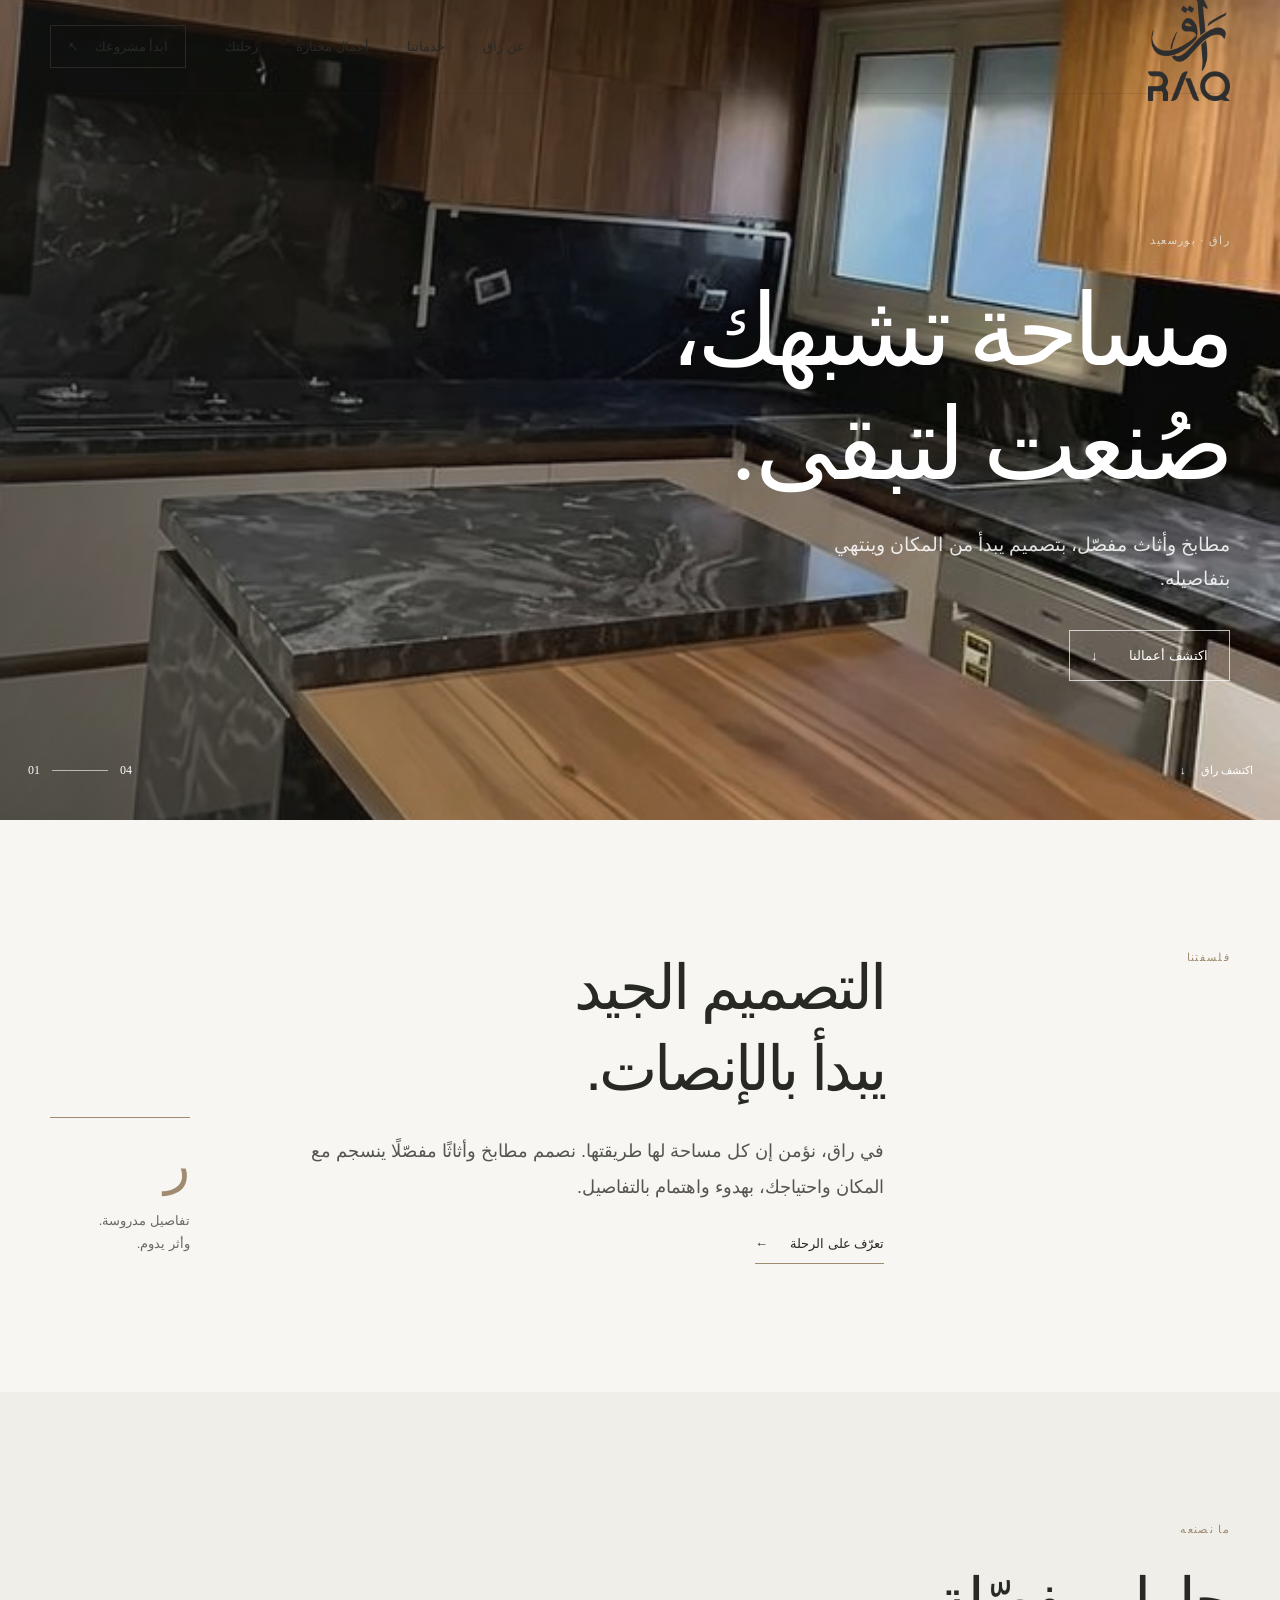
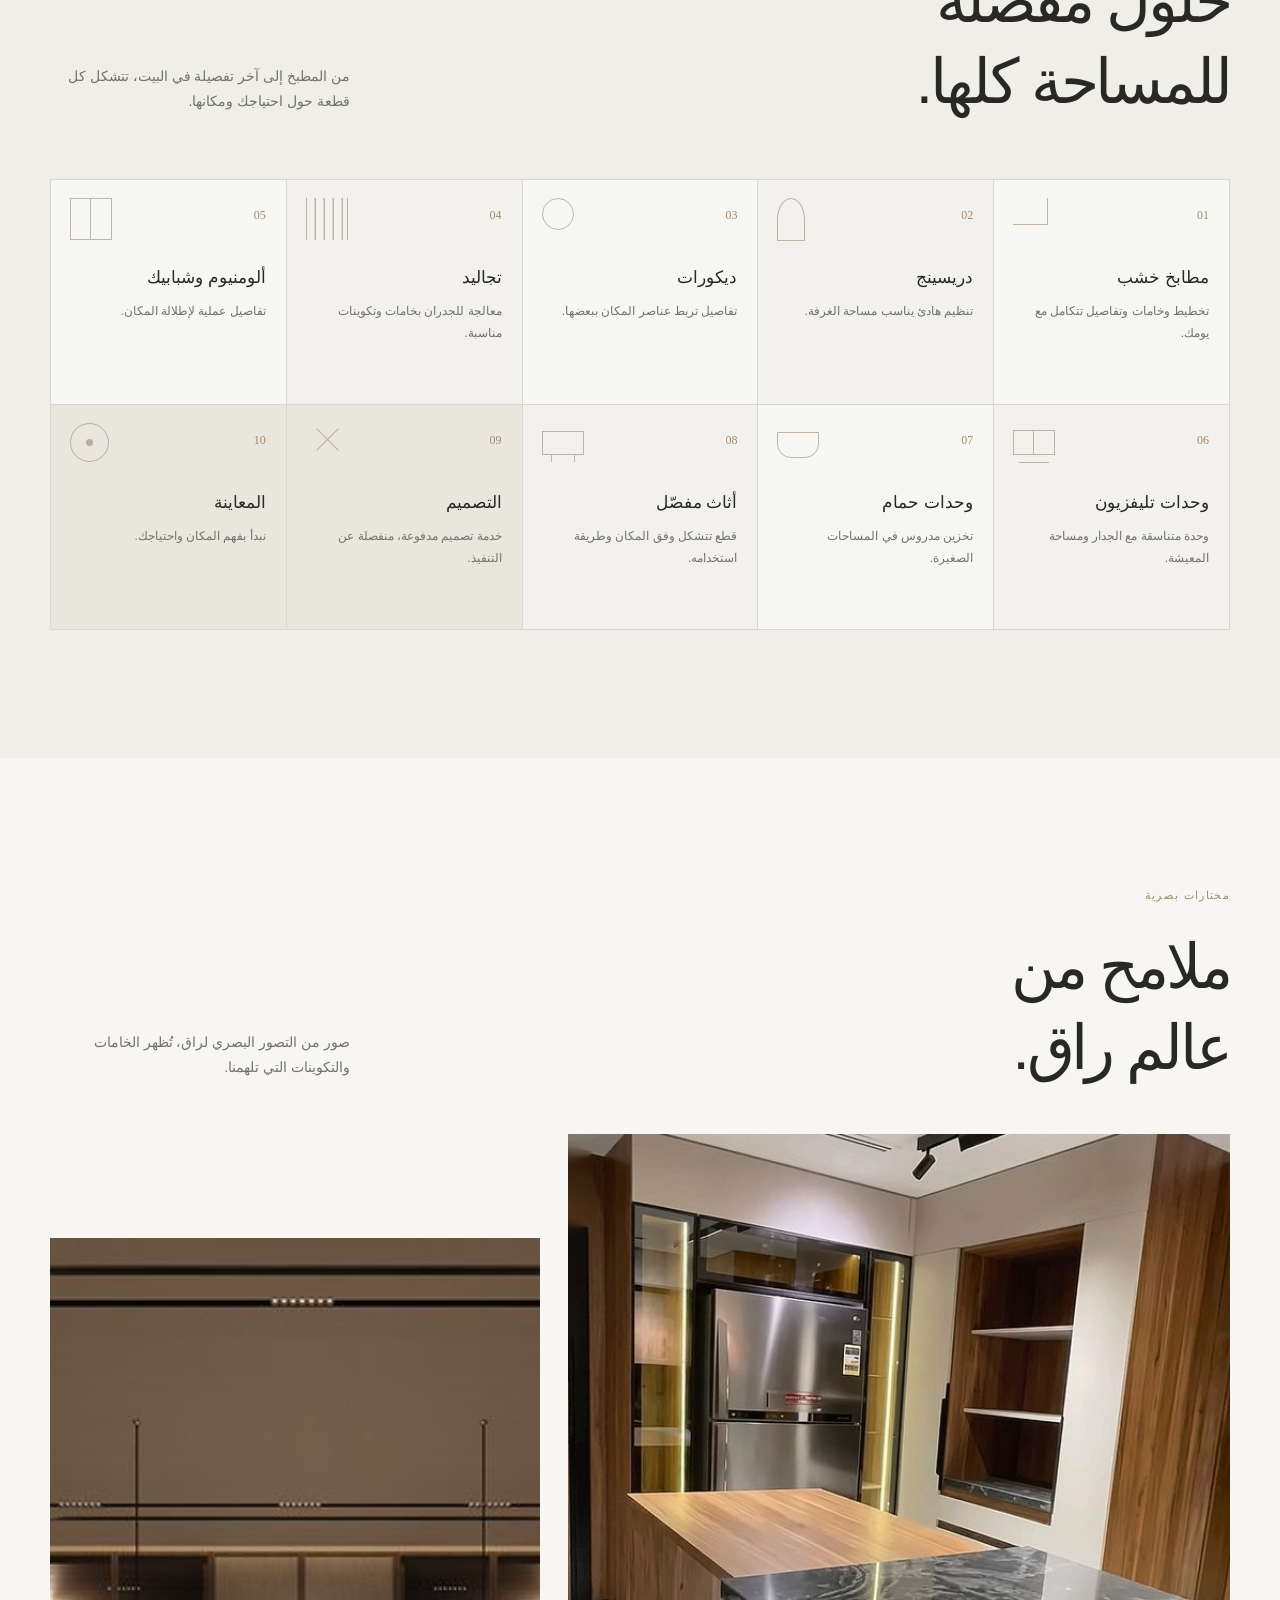
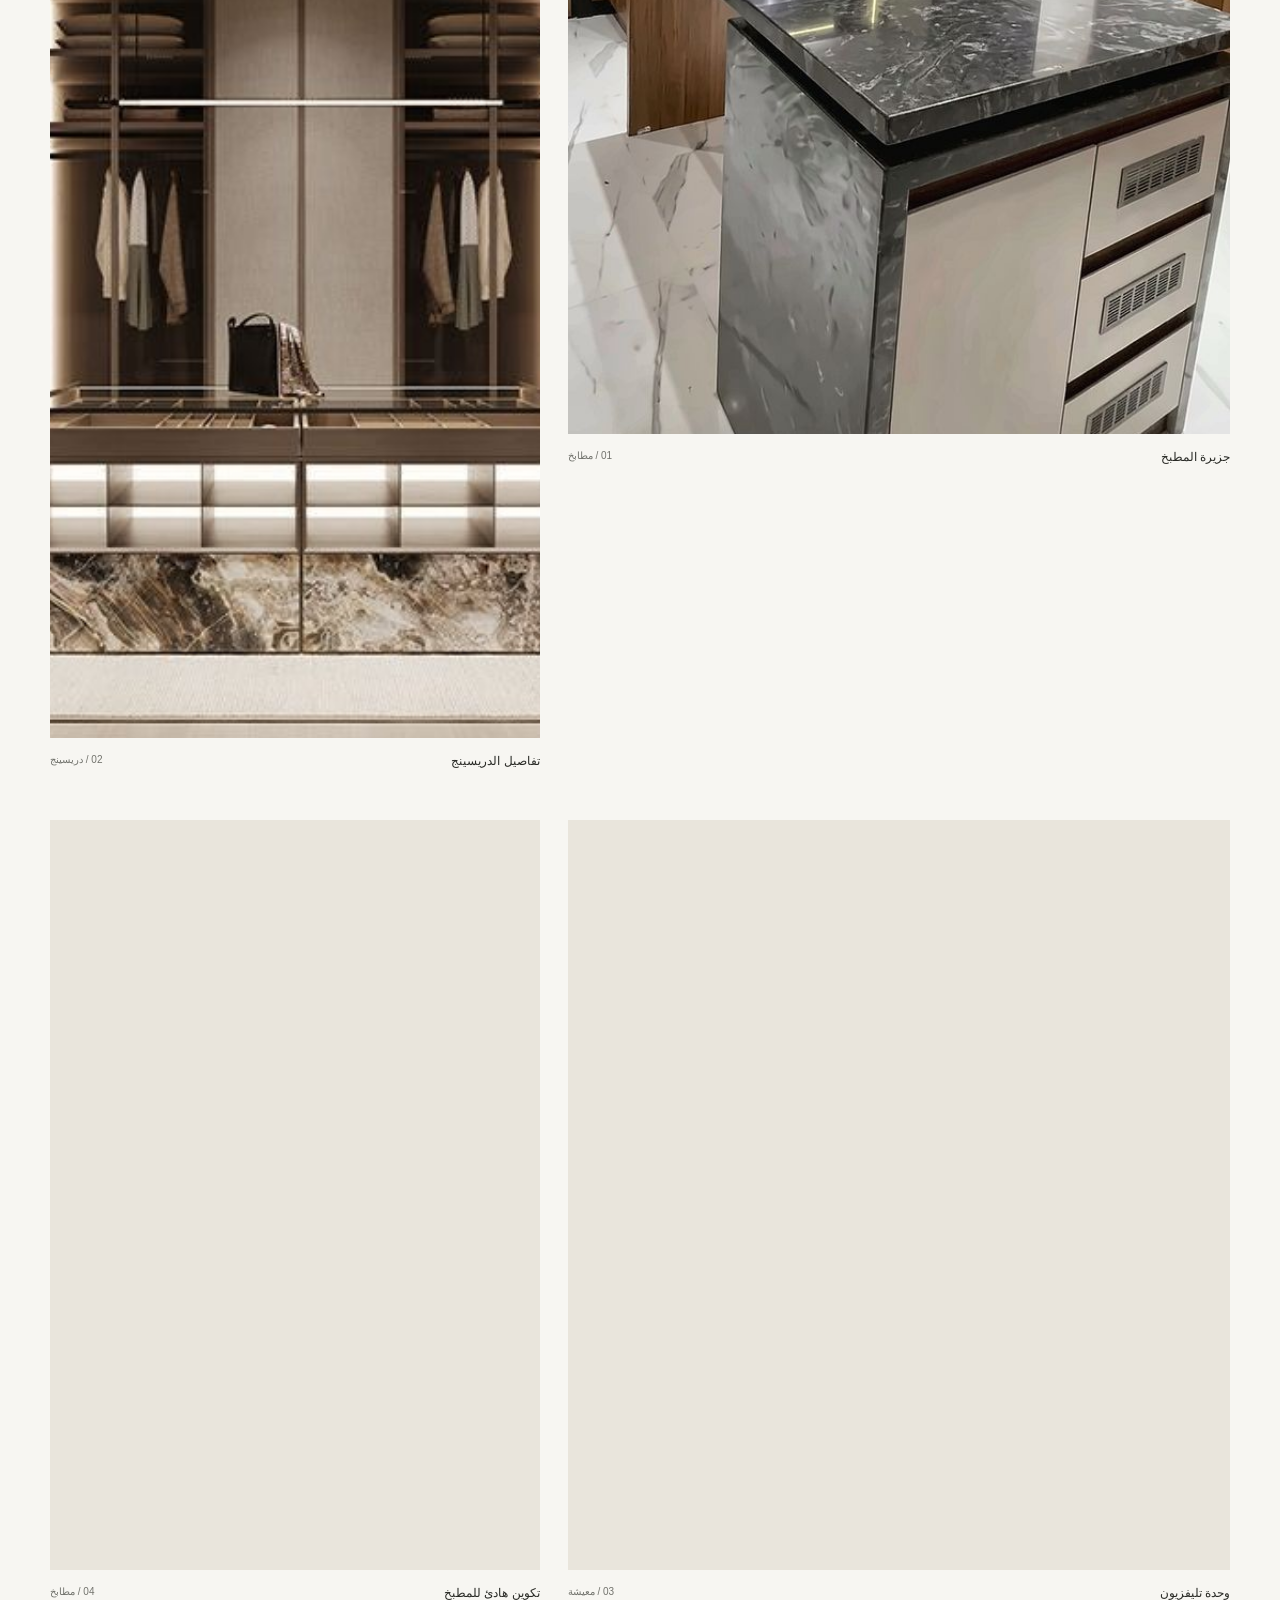
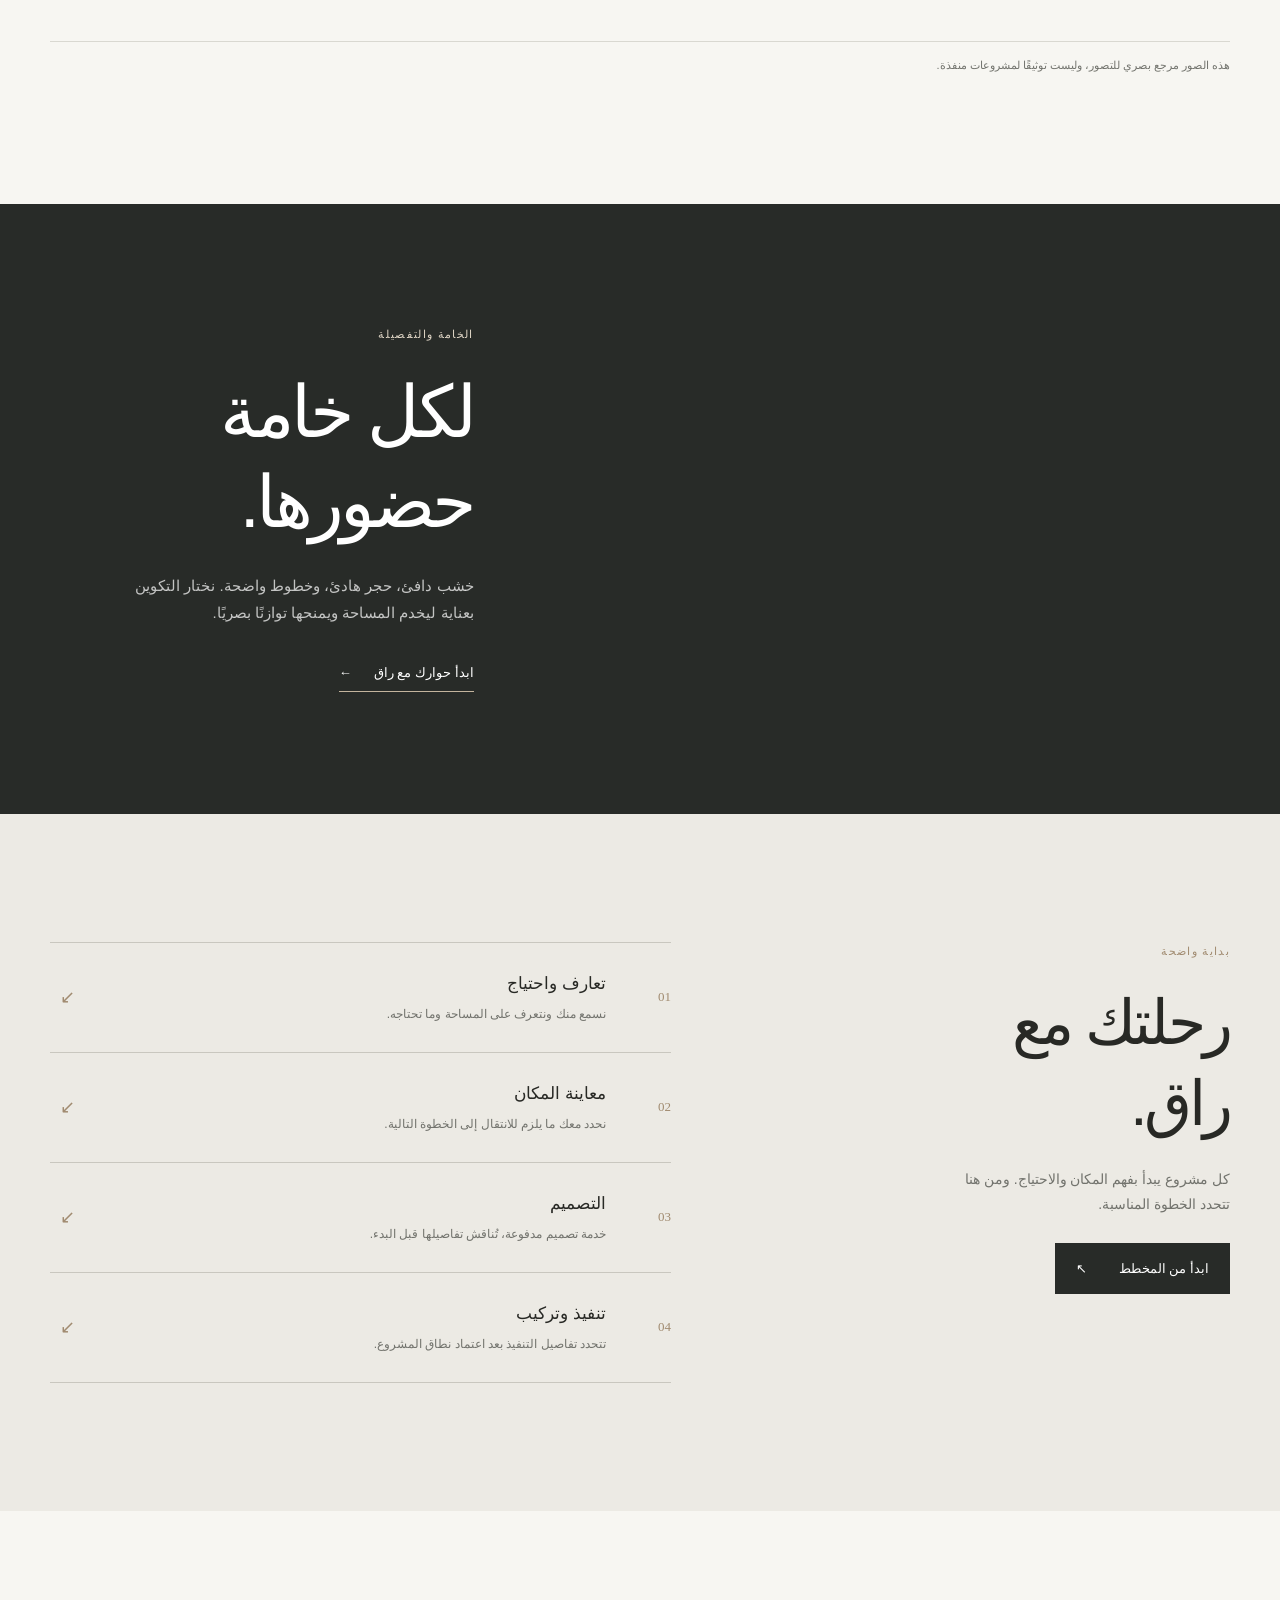
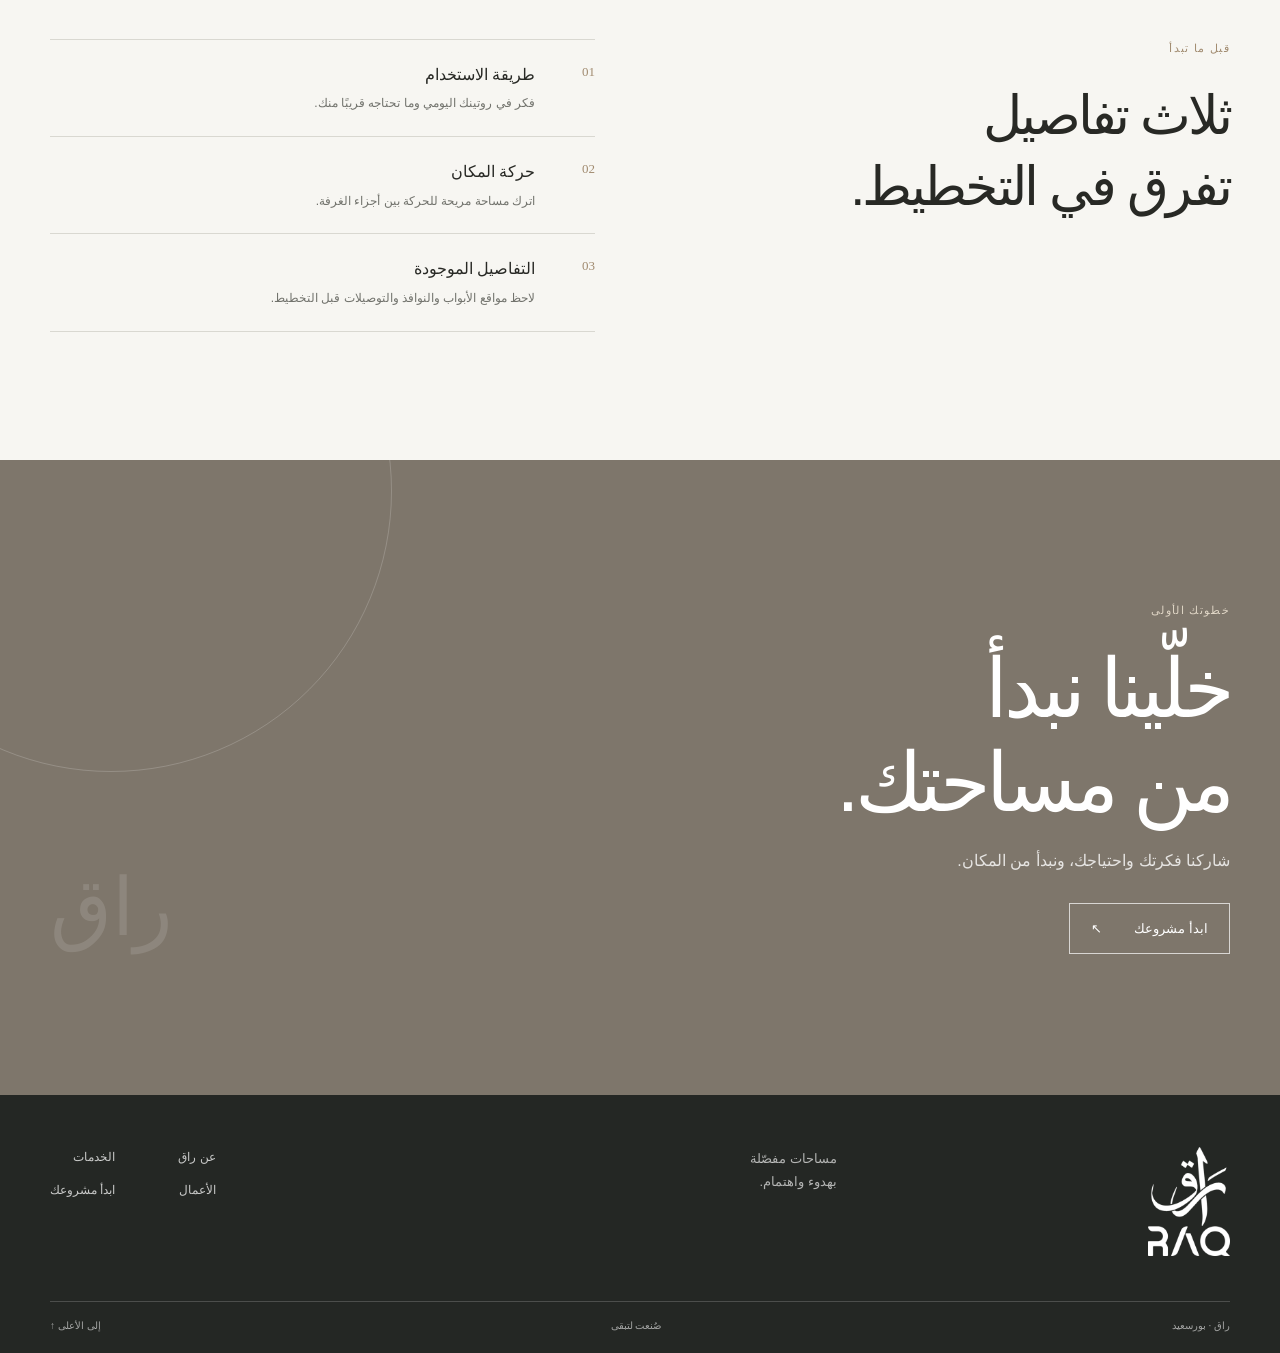
==== index.html @ 7afe90db "Build RAQ Arabic RTL brand website" ====
<!doctype html>
<html lang="ar" dir="rtl">
<head>
  <meta charset="utf-8">
  <meta name="viewport" content="width=device-width, initial-scale=1">
  <meta name="theme-color" content="#f7f6f2">
  <meta name="description" content="راق — مطابخ وأثاث مفصّل في بورسعيد. تصميم هادئ يراعي المكان والتفاصيل، صُنعت لتبقى.">
  <meta http-equiv="Content-Security-Policy" content="default-src 'self'; img-src 'self' data:; style-src 'self'; script-src 'self'; font-src 'self'; connect-src 'none'; object-src 'none'; base-uri 'self'; form-action 'self';">
  <title>راق | صُنعت لتبقى</title>
  <link rel="icon" href="assets/brand/logo-dark.png" type="image/png">
  <link rel="preload" as="image" href="assets/site-concept/kitchen-corner.jpg" fetchpriority="high">
  <link rel="stylesheet" href="styles.css">
  <script src="script.js" defer></script>
</head>
<body>
  <a class="skip-link" href="#main">انتقل إلى المحتوى</a>
  <header class="site-header">
    <div class="container header-inner">
      <a class="brand" href="#top" aria-label="راق، الصفحة الرئيسية"><img src="assets/brand/logo-dark.png" width="96" height="60" alt="راق"></a>
      <button class="menu-toggle" type="button" aria-expanded="false" aria-controls="main-nav"><span></span><span></span><span></span><span class="sr-only">القائمة</span></button>
      <nav id="main-nav" class="main-nav" aria-label="القائمة الرئيسية">
        <a href="#about">عن راق</a><a href="#services">خدماتنا</a><a href="#work">أعمال مختارة</a><a href="#journey">رحلتك</a>
        <a class="nav-cta" href="#contact">ابدأ مشروعك <span aria-hidden="true">↖</span></a>
      </nav>
    </div>
  </header>
  <main id="main">
    <section class="hero" id="top" aria-labelledby="hero-title">
      <div class="hero-image"><img src="assets/site-concept/kitchen-corner.jpg" alt="مطبخ بألوان هادئة وخامات طبيعية" fetchpriority="high" width="1600" height="1000"></div>
      <div class="hero-shade"></div>
      <div class="container hero-content">
        <p class="eyebrow light">راق · بورسعيد</p>
        <h1 id="hero-title">مساحة تشبهك،<br><em>صُنعت لتبقى.</em></h1>
        <p class="hero-copy">مطابخ وأثاث مفصّل، بتصميم يبدأ من المكان وينتهي بتفاصيله.</p>
        <a class="button button-light" href="#work">اكتشف أعمالنا <span aria-hidden="true">↓</span></a>
      </div>
      <div class="hero-index" aria-hidden="true"><span>01</span><span class="index-line"></span><span>04</span></div>
      <a class="scroll-cue" href="#about">اكتشف راق <span aria-hidden="true">↓</span></a>
    </section>

    <section class="intro section" id="about" aria-labelledby="intro-title">
      <div class="container intro-grid">
        <p class="eyebrow">فلسفتنا</p>
        <div><h2 id="intro-title">التصميم الجيد<br>يبدأ بالإنصات.</h2><p class="lead">في راق، نؤمن إن كل مساحة لها طريقتها. نصمم مطابخ وأثاثًا مفصّلًا ينسجم مع المكان واحتياجك، بهدوء واهتمام بالتفاصيل.</p><a class="text-link" href="#journey">تعرّف على الرحلة <span aria-hidden="true">←</span></a></div>
        <div class="intro-note"><span class="note-mark" aria-hidden="true">ر</span><p>تفاصيل مدروسة.<br>وأثر يدوم.</p></div>
      </div>
    </section>

    <section class="services section" id="services" aria-labelledby="services-title">
      <div class="container">
        <div class="section-heading"><div><p class="eyebrow">ما نصنعه</p><h2 id="services-title">حلول مفصّلة<br>للمساحة كلها.</h2></div><p class="section-aside">من المطبخ إلى آخر تفصيلة في البيت، تتشكل كل قطعة حول احتياجك ومكانها.</p></div>
        <div class="service-grid">
          <article class="service-card service-feature"><span class="service-no">01</span><h3>مطابخ خشب</h3><p>تخطيط وخامات وتفاصيل تتكامل مع يومك.</p><span class="service-shape shape-kitchen" aria-hidden="true"></span></article>
          <article class="service-card"><span class="service-no">02</span><h3>دريسينج</h3><p>تنظيم هادئ يناسب مساحة الغرفة.</p><span class="service-shape shape-dressing" aria-hidden="true"></span></article>
          <article class="service-card"><span class="service-no">03</span><h3>ديكورات</h3><p>تفاصيل تربط عناصر المكان ببعضها.</p><span class="service-shape shape-decor" aria-hidden="true"></span></article>
          <article class="service-card"><span class="service-no">04</span><h3>تجاليد</h3><p>معالجة للجدران بخامات وتكوينات مناسبة.</p><span class="service-shape shape-panels" aria-hidden="true"></span></article>
          <article class="service-card"><span class="service-no">05</span><h3>ألومنيوم وشبابيك</h3><p>تفاصيل عملية لإطلالة المكان.</p><span class="service-shape shape-window" aria-hidden="true"></span></article>
          <article class="service-card"><span class="service-no">06</span><h3>وحدات تليفزيون</h3><p>وحدة متناسقة مع الجدار ومساحة المعيشة.</p><span class="service-shape shape-tv" aria-hidden="true"></span></article>
          <article class="service-card"><span class="service-no">07</span><h3>وحدات حمام</h3><p>تخزين مدروس في المساحات الصغيرة.</p><span class="service-shape shape-bath" aria-hidden="true"></span></article>
          <article class="service-card"><span class="service-no">08</span><h3>أثاث مفصّل</h3><p>قطع تتشكل وفق المكان وطريقة استخدامه.</p><span class="service-shape shape-furniture" aria-hidden="true"></span></article>
          <article class="service-card service-muted"><span class="service-no">09</span><h3>التصميم</h3><p>خدمة تصميم مدفوعة، منفصلة عن التنفيذ.</p><span class="service-shape shape-design" aria-hidden="true"></span></article>
          <article class="service-card service-muted"><span class="service-no">10</span><h3>المعاينة</h3><p>نبدأ بفهم المكان واحتياجك.</p><span class="service-shape shape-visit" aria-hidden="true"></span></article>
        </div>
      </div>
    </section>

    <section class="work section" id="work" aria-labelledby="work-title">
      <div class="container">
        <div class="section-heading work-heading"><div><p class="eyebrow">مختارات بصرية</p><h2 id="work-title">ملامح من<br>عالم راق.</h2></div><p class="section-aside">صور من التصور البصري لراق، تُظهر الخامات والتكوينات التي تلهمنا.</p></div>
        <div class="work-grid">
          <figure class="work-item work-large"><img src="assets/site-concept/kitchen-island.jpg" alt="جزيرة مطبخ بتكوين من الخشب والحجر" loading="lazy" width="1200" height="900"><figcaption><span>جزيرة المطبخ</span><span>01 / مطابخ</span></figcaption></figure>
          <figure class="work-item work-tall"><img src="assets/site-concept/dressing-glass.jpg" alt="دريسينج بأبواب زجاج وتفاصيل داخلية" loading="lazy" width="900" height="1100"><figcaption><span>تفاصيل الدريسينج</span><span>02 / دريسينج</span></figcaption></figure>
          <figure class="work-item"><img src="assets/site-concept/tv-unit.jpg" alt="وحدة تليفزيون بتفاصيل حجر وخشب" loading="lazy" width="1000" height="750"><figcaption><span>وحدة تليفزيون</span><span>03 / معيشة</span></figcaption></figure>
          <figure class="work-item"><img src="assets/site-concept/kitchen-wall.jpg" alt="تكوين مطبخ بخزائن خشبية ممتدة" loading="lazy" width="1000" height="750"><figcaption><span>تكوين هادئ للمطبخ</span><span>04 / مطابخ</span></figcaption></figure>
        </div>
        <p class="work-caption">هذه الصور مرجع بصري للتصور، وليست توثيقًا لمشروعات منفذة.</p>
      </div>
    </section>

    <section class="materials" aria-labelledby="materials-title">
      <div class="materials-image"><img src="assets/site-concept/kitchen-marble.jpg" alt="تكوين يجمع الحجر والخشب في تصميم مطبخ" loading="lazy" width="1400" height="1000"></div>
      <div class="materials-copy"><p class="eyebrow light">الخامة والتفصيلة</p><h2 id="materials-title">لكل خامة<br>حضورها.</h2><p>خشب دافئ، حجر هادئ، وخطوط واضحة. نختار التكوين بعناية ليخدم المساحة ويمنحها توازنًا بصريًا.</p><a class="text-link text-link-light" href="#contact">ابدأ حوارك مع راق <span aria-hidden="true">←</span></a></div>
    </section>

    <section class="journey section" id="journey" aria-labelledby="journey-title">
      <div class="container journey-layout">
        <div class="journey-intro"><p class="eyebrow">بداية واضحة</p><h2 id="journey-title">رحلتك مع<br>راق.</h2><p>كل مشروع يبدأ بفهم المكان والاحتياج. ومن هنا تتحدد الخطوة المناسبة.</p><a class="button button-dark" href="/plan">ابدأ من المخطط <span aria-hidden="true">↖</span></a></div>
        <ol class="journey-list">
          <li><span class="journey-number">01</span><div><h3>تعارف واحتياج</h3><p>نسمع منك ونتعرف على المساحة وما تحتاجه.</p></div><span class="journey-arrow" aria-hidden="true">↙</span></li>
          <li><span class="journey-number">02</span><div><h3>معاينة المكان</h3><p>نحدد معك ما يلزم للانتقال إلى الخطوة التالية.</p></div><span class="journey-arrow" aria-hidden="true">↙</span></li>
          <li><span class="journey-number">03</span><div><h3>التصميم</h3><p>خدمة تصميم مدفوعة، تُناقش تفاصيلها قبل البدء.</p></div><span class="journey-arrow" aria-hidden="true">↙</span></li>
          <li><span class="journey-number">04</span><div><h3>تنفيذ وتركيب</h3><p>تتحدد تفاصيل التنفيذ بعد اعتماد نطاق المشروع.</p></div><span class="journey-arrow" aria-hidden="true">↙</span></li>
        </ol>
      </div>
    </section>

    <section class="knowledge section" aria-labelledby="knowledge-title">
      <div class="container knowledge-grid">
        <div><p class="eyebrow">قبل ما تبدأ</p><h2 id="knowledge-title">ثلاث تفاصيل<br>تفرق في التخطيط.</h2></div>
        <div class="knowledge-list">
          <article><span>01</span><div><h3>طريقة الاستخدام</h3><p>فكر في روتينك اليومي وما تحتاجه قريبًا منك.</p></div></article>
          <article><span>02</span><div><h3>حركة المكان</h3><p>اترك مساحة مريحة للحركة بين أجزاء الغرفة.</p></div></article>
          <article><span>03</span><div><h3>التفاصيل الموجودة</h3><p>لاحظ مواقع الأبواب والنوافذ والتوصيلات قبل التخطيط.</p></div></article>
        </div>
      </div>
    </section>

    <section class="contact" id="contact" aria-labelledby="contact-title">
      <div class="container contact-inner"><p class="eyebrow light">خطوتك الأولى</p><h2 id="contact-title">خلّينا نبدأ<br>من مساحتك.</h2><p>شاركنا فكرتك واحتياجك، ونبدأ من المكان.</p><a class="button button-light" href="/plan">ابدأ مشروعك <span aria-hidden="true">↖</span></a><span class="contact-mark" aria-hidden="true">راق</span></div>
    </section>
  </main>
  <footer class="site-footer"><div class="container footer-top"><a class="brand" href="#top" aria-label="راق، إلى الأعلى"><img src="assets/brand/logo-white.png" width="90" height="56" alt="راق"></a><p>مساحات مفصّلة<br>بهدوء واهتمام.</p><nav aria-label="روابط أسفل الصفحة"><a href="#about">عن راق</a><a href="#services">الخدمات</a><a href="#work">الأعمال</a><a href="#contact">ابدأ مشروعك</a></nav></div><div class="container footer-bottom"><span>راق · بورسعيد</span><span>صُنعت لتبقى</span><a href="#top">إلى الأعلى ↑</a></div></footer>
</body>
</html>
---- styles.css ----
@charset "UTF-8";
:root{color-scheme:light;--paper:#f7f6f2;--white:#fff;--ink:#282925;--muted:#72736d;--line:#d9d8d1;--sand:#e9e5dc;--wood:#a18b70;--dark:#282b28;--serif:Georgia,"Times New Roman",serif;--sans:"Segoe UI",Tahoma,Arial,sans-serif;--page:min(1180px,calc(100% - 56px));font-family:var(--sans);font-synthesis:none;text-rendering:optimizeLegibility;scroll-behavior:smooth;scroll-padding-top:90px}
*{box-sizing:border-box}body{margin:0;background:var(--paper);color:var(--ink);font-size:16px;line-height:1.8}img{display:block;max-width:100%}a{color:inherit;text-decoration:none}button{font:inherit}.container{width:var(--page);margin-inline:auto}.section{padding-block:clamp(76px,10vw,142px)}.skip-link{position:absolute;inset-block-start:-80px;inset-inline-start:16px;background:var(--white);padding:12px 18px;z-index:30}.skip-link:focus{inset-block-start:16px}.sr-only{position:absolute;width:1px;height:1px;padding:0;margin:-1px;overflow:hidden;clip:rect(0,0,0,0);white-space:nowrap;border:0}
.site-header{position:absolute;z-index:10;inset:0 0 auto;color:var(--ink)}.header-inner{height:94px;display:flex;align-items:center;justify-content:space-between;border-bottom:1px solid rgba(40,41,37,.13)}.brand img{width:82px;height:auto;object-fit:contain}.main-nav{display:flex;align-items:center;gap:clamp(20px,3vw,44px);font-size:13px}.main-nav a{transition:opacity .2s}.main-nav a:hover,.footer-top nav a:hover{opacity:.62}.nav-cta{border:1px solid var(--ink);padding:9px 17px}.nav-cta span{margin-inline-start:12px}.menu-toggle{display:none}
.hero{min-height:min(820px,100svh);height:760px;max-height:900px;position:relative;display:flex;align-items:center;color:#fff;background:#57544d;overflow:hidden}.hero-image,.hero-shade{position:absolute;inset:0}.hero-image img{width:100%;height:100%;object-fit:cover;object-position:center 55%}.hero-shade{background:linear-gradient(90deg,rgba(20,22,20,.61),rgba(20,22,20,.2) 65%,rgba(20,22,20,.09))}.hero-content{position:relative;padding-top:92px}.eyebrow{font-size:11px;letter-spacing:.12em;color:var(--wood);margin:0 0 22px}.eyebrow.light{color:#e0d6c6}.hero h1,.contact h2{font-size:clamp(48px,8vw,100px);line-height:1.14;font-weight:400;margin:0;letter-spacing:-.055em}.hero h1 em{font-family:var(--serif);font-weight:400;letter-spacing:-.035em}.hero-copy{font-size:clamp(15px,1.5vw,19px);max-width:400px;margin:25px 0 34px;color:rgba(255,255,255,.86)}.button{min-height:51px;padding:12px 21px;display:inline-flex;align-items:center;justify-content:center;gap:32px;font-size:13px;transition:background .2s,color .2s}.button-light{border:1px solid rgba(255,255,255,.7);color:white}.button-light:hover{background:white;color:var(--ink)}.button-dark{background:var(--dark);color:white}.button-dark:hover{background:#484c46}.hero-index{position:absolute;inset-inline-start:28px;bottom:42px;display:flex;align-items:center;gap:12px;font:12px var(--serif);direction:ltr}.index-line{height:1px;width:56px;background:rgba(255,255,255,.6)}.scroll-cue{position:absolute;inset-inline-end:var(--page);bottom:39px;font-size:11px}.scroll-cue span{margin-inline-start:12px}
.intro{background:var(--paper)}.intro-grid{display:grid;grid-template-columns:1fr 2fr .65fr;gap:50px;align-items:start}.intro h2,.section-heading h2,.journey h2,.knowledge h2{font-size:clamp(36px,5.2vw,62px);line-height:1.3;font-weight:400;letter-spacing:-.05em;margin:0 0 24px}.lead{font-size:18px;line-height:2;max-width:590px;color:#555650;margin:0 0 24px}.text-link{display:inline-flex;gap:22px;align-items:center;border-bottom:1px solid var(--wood);padding-bottom:7px;font-size:13px}.intro-note{align-self:end;justify-self:end;padding:20px 0 8px;border-top:1px solid var(--wood);width:140px;color:#686960;font-size:13px}.note-mark{display:block;font:italic 54px var(--serif);color:var(--wood);line-height:1}.intro-note p{margin:17px 0 0}
.services{background:#efeee9}.section-heading{display:flex;justify-content:space-between;align-items:end;gap:50px;margin-bottom:56px}.section-heading h2{margin:0}.section-aside{max-width:300px;color:var(--muted);font-size:14px;margin:0 0 8px}.service-grid{display:grid;grid-template-columns:repeat(5,1fr);border-top:1px solid var(--line);border-inline-start:1px solid var(--line)}.service-card{position:relative;min-height:225px;border-inline-end:1px solid var(--line);border-bottom:1px solid var(--line);padding:20px 20px 25px;overflow:hidden;background:rgba(255,255,255,.18)}.service-card:nth-child(odd){background:rgba(255,255,255,.42)}.service-no{font:12px var(--serif);color:var(--wood)}.service-card h3{font-size:17px;font-weight:500;margin:35px 0 7px}.service-card p{font-size:12px;line-height:1.8;color:var(--muted);max-width:185px;margin:0}.service-muted{background:#e9e6de!important}.service-shape{position:absolute;inset-inline-end:19px;top:18px;width:42px;height:42px;opacity:.6}.shape-kitchen{border:1px solid var(--wood);border-bottom:0;border-inline-start:0;transform:rotate(180deg);width:35px;height:27px}.shape-dressing{border:1px solid var(--wood);border-radius:50% 50% 0 0;width:28px;height:43px}.shape-decor{border:1px solid var(--wood);border-radius:50%;width:32px;height:32px}.shape-panels{background:repeating-linear-gradient(90deg,transparent 0 7px,var(--wood) 8px 9px);border-inline:1px solid var(--wood)}.shape-window{border:1px solid var(--wood)}.shape-window:after,.shape-tv:after{content:"";position:absolute;inset-inline-start:50%;inset-block:0;border-inline-start:1px solid var(--wood)}.shape-tv{border:1px solid var(--wood);height:25px;margin-top:7px}.shape-tv:before{content:"";position:absolute;top:31px;inset-inline:5px;border-top:1px solid var(--wood)}.shape-bath{border:1px solid var(--wood);border-radius:0 0 14px 14px;height:26px;margin-top:9px}.shape-furniture{border:1px solid var(--wood);height:24px;margin-top:8px}.shape-furniture:before,.shape-furniture:after{content:"";position:absolute;bottom:-8px;height:8px;border-inline-start:1px solid var(--wood);inset-inline-start:8px}.shape-furniture:after{inset-inline-start:auto;inset-inline-end:8px}.shape-design:before,.shape-design:after{content:"";position:absolute;width:31px;height:1px;background:var(--wood);top:16px;inset-inline-start:5px;transform:rotate(45deg)}.shape-design:after{transform:rotate(-45deg)}.shape-visit{border:1px solid var(--wood);border-radius:50%;width:39px;height:39px}.shape-visit:after{content:"";position:absolute;width:7px;height:7px;top:15px;inset-inline-start:15px;border-radius:50%;background:var(--wood)}
.work{background:var(--paper)}.work-heading{margin-bottom:45px}.work-grid{display:grid;grid-template-columns:1.15fr .85fr;gap:48px 28px;align-items:start}.work-item{margin:0}.work-item img{width:100%;aspect-ratio:1.3;object-fit:cover;background:var(--sand)}.work-large img{aspect-ratio:1.45}.work-tall{margin-top:104px}.work-tall img{aspect-ratio:.88}.work-item figcaption{display:flex;justify-content:space-between;gap:15px;padding-top:13px;font-size:12px}.work-item figcaption span+span{color:var(--muted);font-size:10px}.work-caption{margin:36px 0 0;color:var(--muted);font-size:11px;border-top:1px solid var(--line);padding-top:14px}
.materials{display:grid;grid-template-columns:1.1fr .9fr;background:var(--dark);color:white;min-height:610px}.materials-image{min-height:610px}.materials-image img{height:100%;width:100%;object-fit:cover}.materials-copy{align-self:center;padding:70px clamp(35px,8vw,115px)}.materials-copy h2{font-size:clamp(42px,6vw,72px);line-height:1.25;font-weight:400;margin:0 0 25px;letter-spacing:-.05em}.materials-copy>p:not(.eyebrow){font-size:15px;color:rgba(255,255,255,.72);max-width:390px;margin:0 0 32px}.text-link-light{border-color:#c3b49d;color:white}
.journey{background:#eceae4}.journey-layout{display:grid;grid-template-columns:.85fr 1.15fr;gap:100px}.journey-intro>p:not(.eyebrow){font-size:14px;color:var(--muted);max-width:290px;margin:0 0 26px}.journey h2{margin-bottom:22px}.journey-list{list-style:none;margin:0;padding:0;border-top:1px solid #c9c7bf}.journey-list li{min-height:110px;display:grid;grid-template-columns:45px 1fr 25px;gap:20px;align-items:center;border-bottom:1px solid #c9c7bf}.journey-number{font:13px var(--serif);color:var(--wood)}.journey-list h3{font-size:17px;font-weight:500;margin:0 0 4px}.journey-list p{font-size:12px;color:var(--muted);margin:0}.journey-arrow{font-size:18px;color:var(--wood)}
.knowledge{background:var(--paper)}.knowledge-grid{display:grid;grid-template-columns:1fr 1fr;gap:90px}.knowledge h2{font-size:clamp(34px,4.5vw,54px)}.knowledge-list article{display:grid;grid-template-columns:40px 1fr;gap:20px;padding:21px 0;border-bottom:1px solid var(--line)}.knowledge-list article:first-child{border-top:1px solid var(--line)}.knowledge-list article>span{font:13px var(--serif);color:var(--wood);padding-top:3px}.knowledge-list h3{font-size:16px;font-weight:500;margin:0 0 4px}.knowledge-list p{margin:0;font-size:12px;color:var(--muted)}
.contact{position:relative;overflow:hidden;background:#7e766b;color:white;padding-block:clamp(82px,11vw,150px)}.contact:before{content:"";position:absolute;width:560px;height:560px;border:1px solid rgba(255,255,255,.18);border-radius:50%;inset-inline-end:-170px;top:-250px}.contact-inner{position:relative}.contact h2{font-size:clamp(48px,7vw,82px)}.contact-inner>p:not(.eyebrow){margin:18px 0 27px;color:rgba(255,255,255,.8)}.contact-mark{position:absolute;bottom:0;inset-inline-end:0;font:italic 80px var(--serif);color:rgba(255,255,255,.12)}
.site-footer{background:#242724;color:white;padding:52px 0 18px}.footer-top{display:grid;grid-template-columns:1fr 1fr 1fr;align-items:start;padding-bottom:45px}.footer-top p{font-size:13px;color:rgba(255,255,255,.65);margin:0}.footer-top nav{justify-self:end;display:grid;grid-template-columns:1fr 1fr;gap:12px 35px;font-size:12px;color:rgba(255,255,255,.75)}.footer-bottom{border-top:1px solid rgba(255,255,255,.18);padding-top:15px;display:flex;justify-content:space-between;font-size:10px;color:rgba(255,255,255,.58)}
@media(max-width:900px){:root{--page:min(100% - 40px,720px)}.header-inner{height:78px}.main-nav{gap:18px;font-size:12px}.service-grid{grid-template-columns:repeat(3,1fr)}.service-card{min-height:215px}.intro-grid{grid-template-columns:.6fr 2fr;gap:28px}.intro-note{display:none}.journey-layout{gap:55px}.materials{min-height:500px}.materials-image{min-height:500px}}
@media(max-width:640px){:root{--page:calc(100% - 40px);scroll-padding-top:72px}.site-header{position:absolute}.header-inner{height:72px}.brand img{width:70px}.menu-toggle{display:flex;position:relative;z-index:12;width:42px;height:42px;border:0;background:transparent;align-items:center;justify-content:center;flex-direction:column;gap:5px}.menu-toggle>span:not(.sr-only){width:20px;height:1px;background:var(--ink);transition:transform .2s}.menu-toggle[aria-expanded=true]>span:nth-child(1){transform:translateY(6px) rotate(45deg)}.menu-toggle[aria-expanded=true]>span:nth-child(2){opacity:0}.menu-toggle[aria-expanded=true]>span:nth-child(3){transform:translateY(-6px) rotate(-45deg)}.main-nav{display:none;position:absolute;inset:71px 0 auto;background:var(--paper);padding:12px 20px 24px;align-items:stretch;gap:0;box-shadow:0 10px 15px rgba(0,0,0,.08)}.main-nav.is-open{display:flex;flex-direction:column}.main-nav a{padding:12px 4px;border-bottom:1px solid var(--line)}.main-nav .nav-cta{border:0}.hero{height:740px;min-height:100svh;max-height:820px;align-items:end;padding-bottom:102px}.hero-image img{object-position:58% center}.hero-shade{background:linear-gradient(0deg,rgba(20,22,20,.65),rgba(20,22,20,.18) 72%)}.hero-content{padding-top:80px}.hero h1{font-size:clamp(48px,13vw,68px)}.hero-copy{max-width:300px}.hero-index{inset-inline-start:20px;bottom:27px}.scroll-cue{bottom:25px}.intro-grid{display:block}.intro h2,.section-heading h2,.journey h2{font-size:42px}.lead{font-size:16px}.section-heading{display:block;margin-bottom:34px}.section-aside{margin-top:20px;max-width:360px}.service-grid{grid-template-columns:repeat(2,1fr)}.service-card{min-height:206px;padding:17px 15px}.service-card h3{font-size:15px;margin-top:39px}.service-card p{font-size:11px}.service-shape{inset-inline-end:14px}.work-grid{grid-template-columns:1fr 1fr;gap:30px 14px}.work-item img,.work-large img{aspect-ratio:.88}.work-tall{margin-top:54px}.work-caption{margin-top:25px}.materials{grid-template-columns:1fr}.materials-image{min-height:0;height:330px}.materials-copy{padding:53px 20px 63px}.materials-copy h2{font-size:52px}.journey-layout{grid-template-columns:1fr;gap:42px}.journey-list li{min-height:100px;grid-template-columns:34px 1fr 20px;gap:13px}.journey-list h3{font-size:15px}.journey-list p{font-size:11px}.knowledge-grid{grid-template-columns:1fr;gap:22px}.knowledge h2{font-size:42px}.contact h2{font-size:58px}.footer-top{grid-template-columns:1fr 1fr;gap:28px}.footer-top nav{grid-column:1/-1;justify-self:stretch;grid-template-columns:repeat(2,1fr)}.footer-bottom{gap:12px;flex-wrap:wrap}.footer-bottom span:nth-child(2){display:none}}
@media(prefers-reduced-motion:reduce){:root{scroll-behavior:auto}*,*:before,*:after{scroll-behavior:auto!important;transition:none!important}}
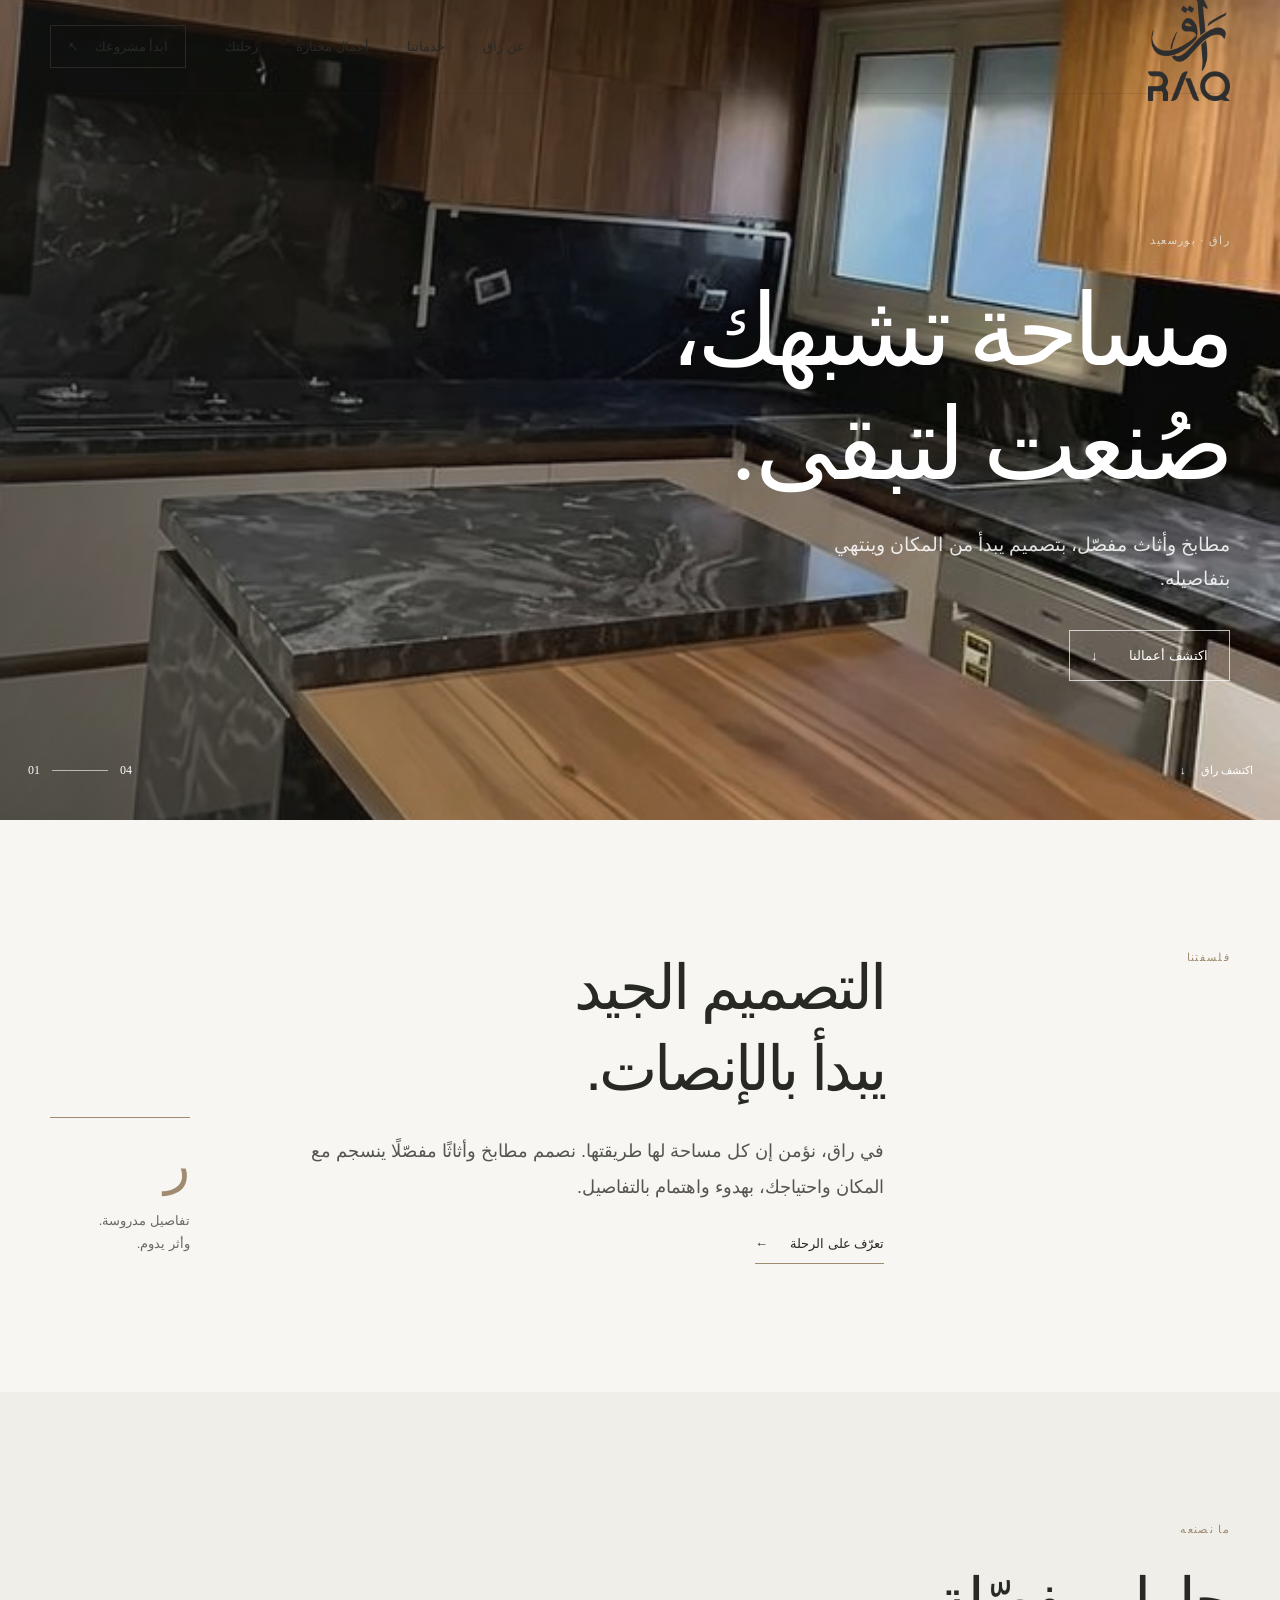
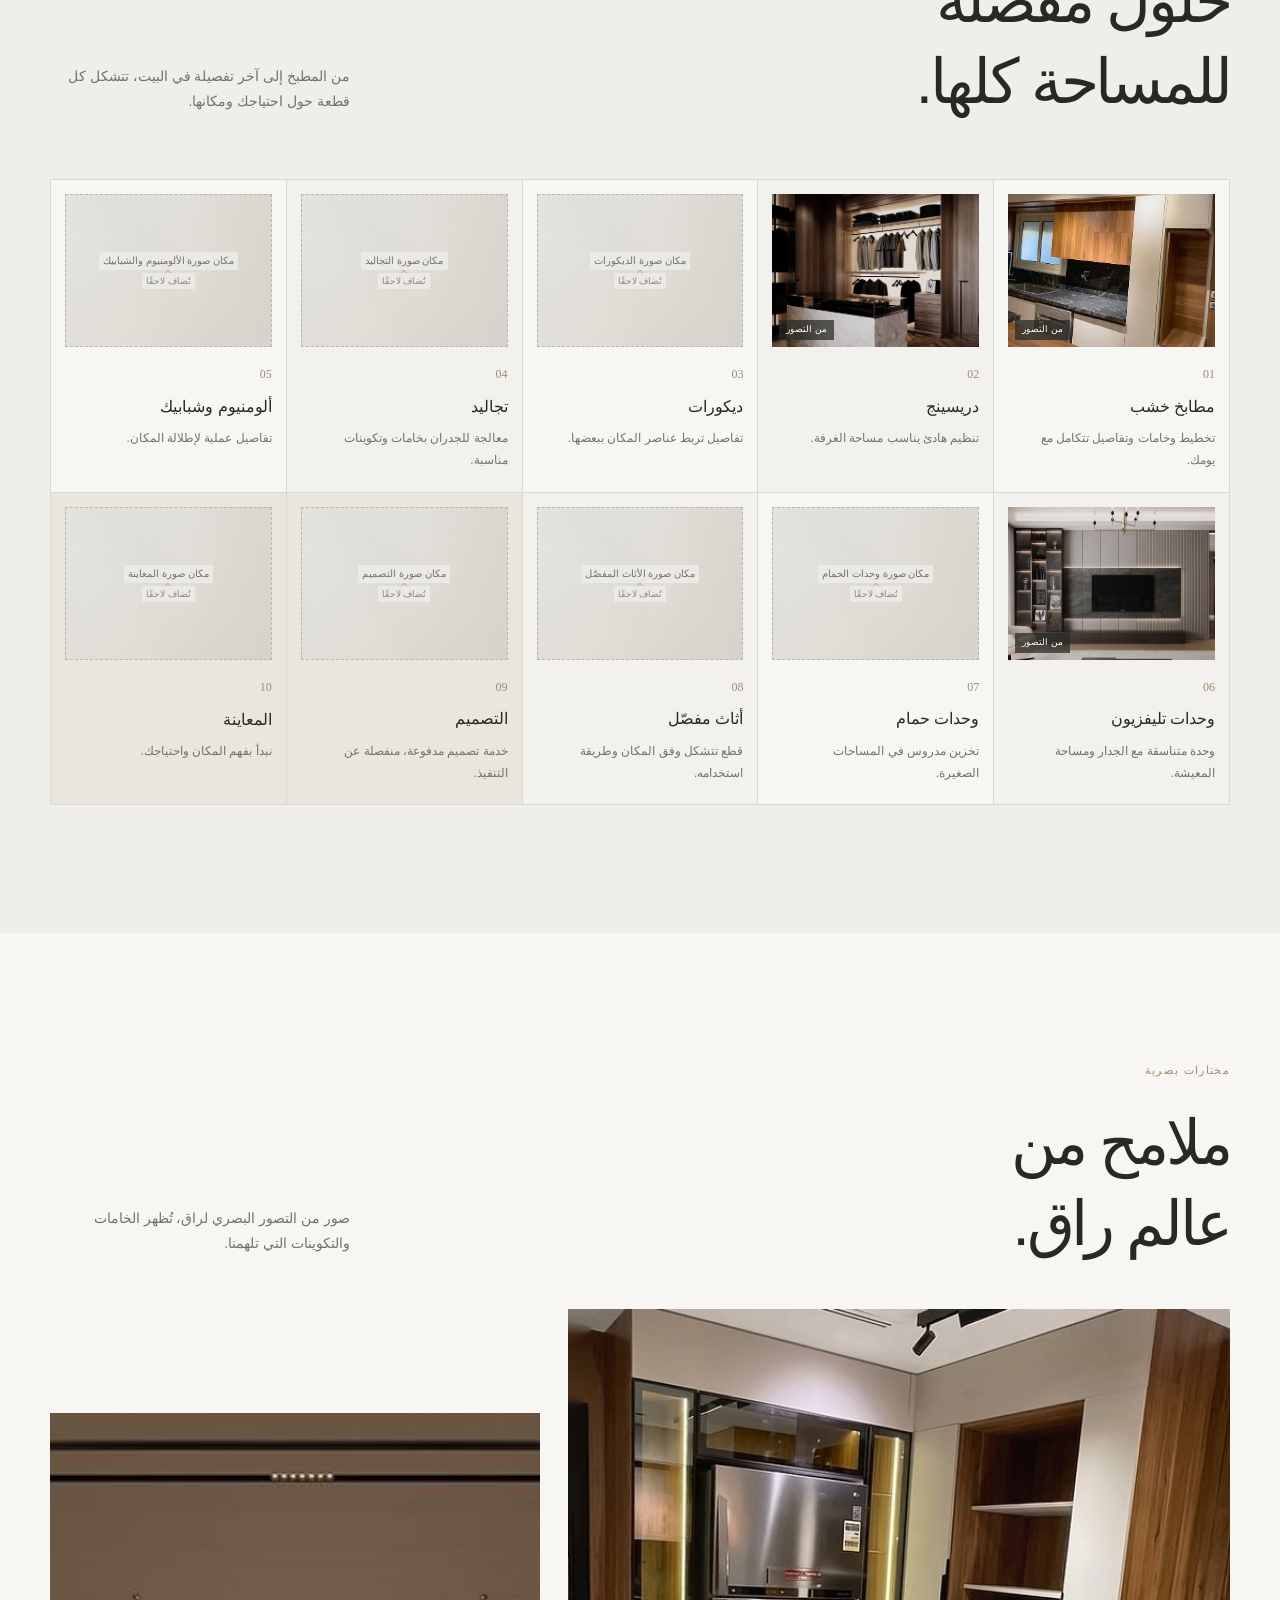
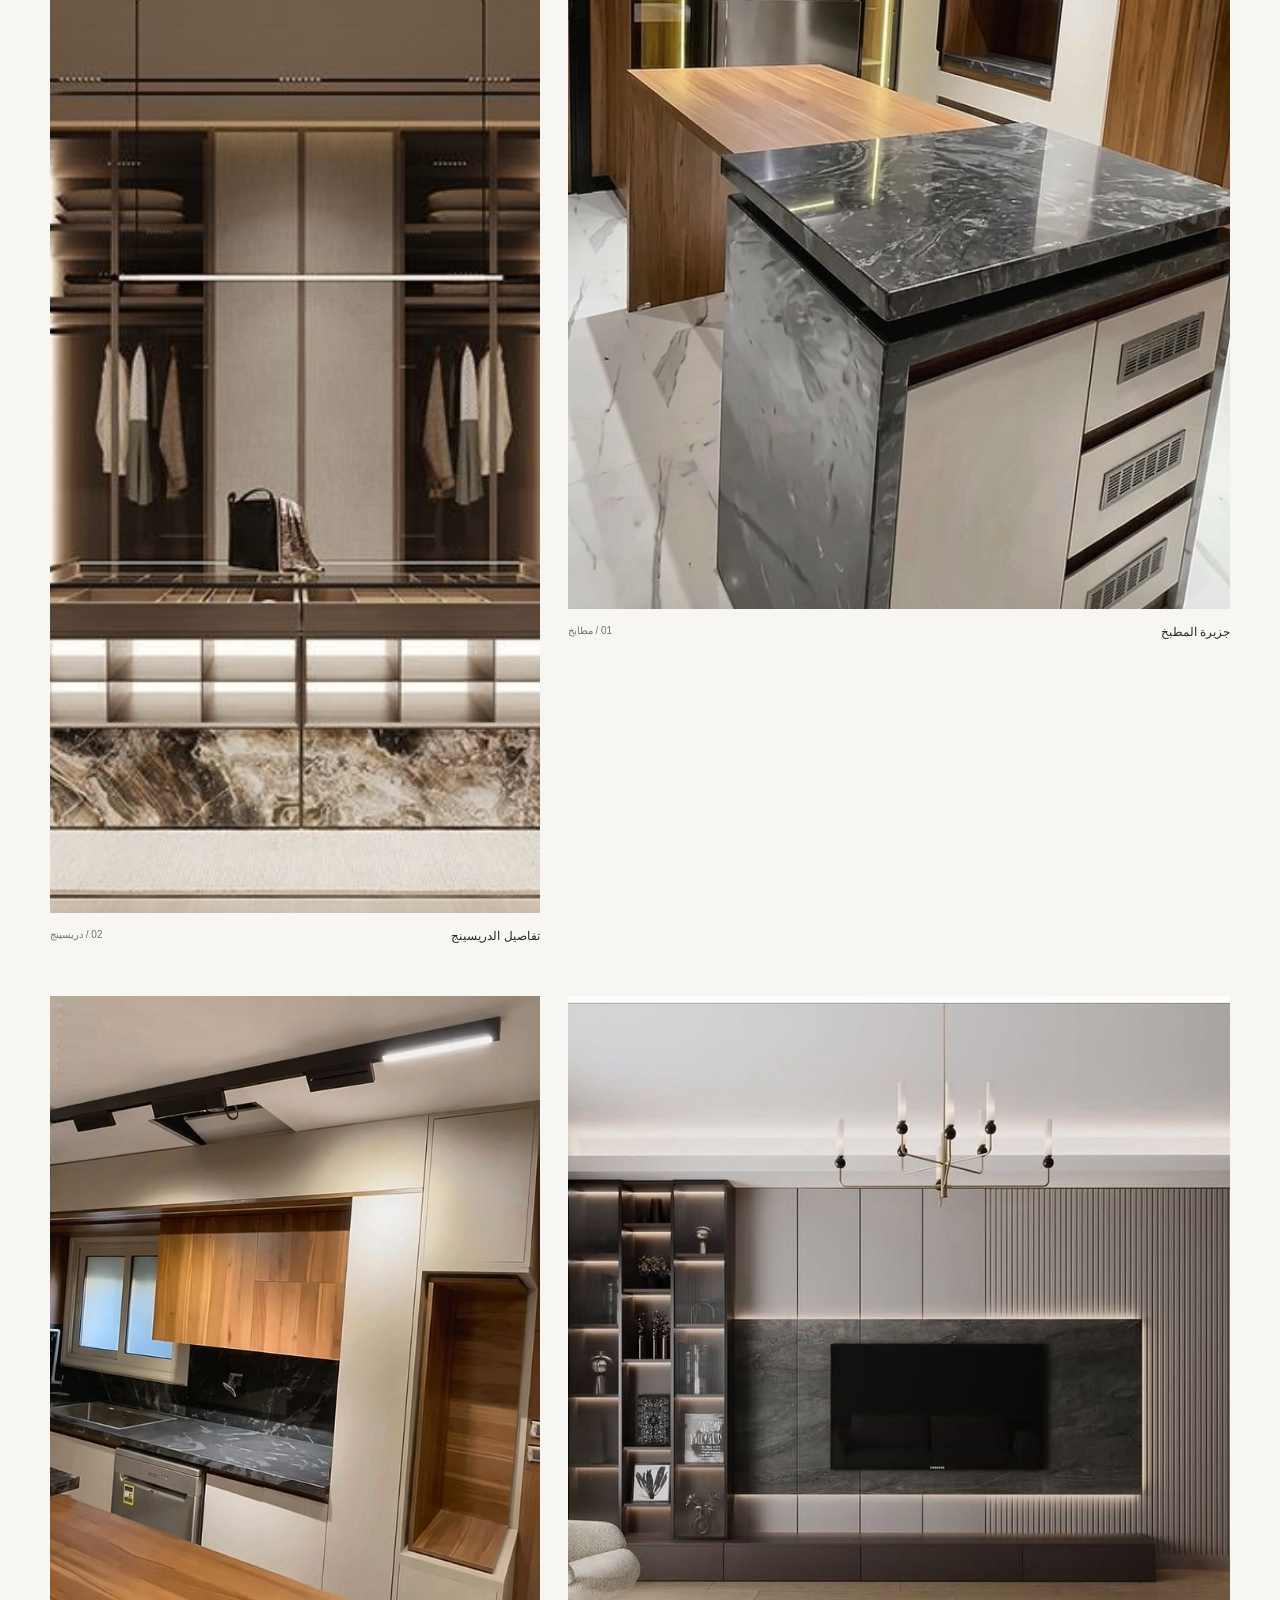
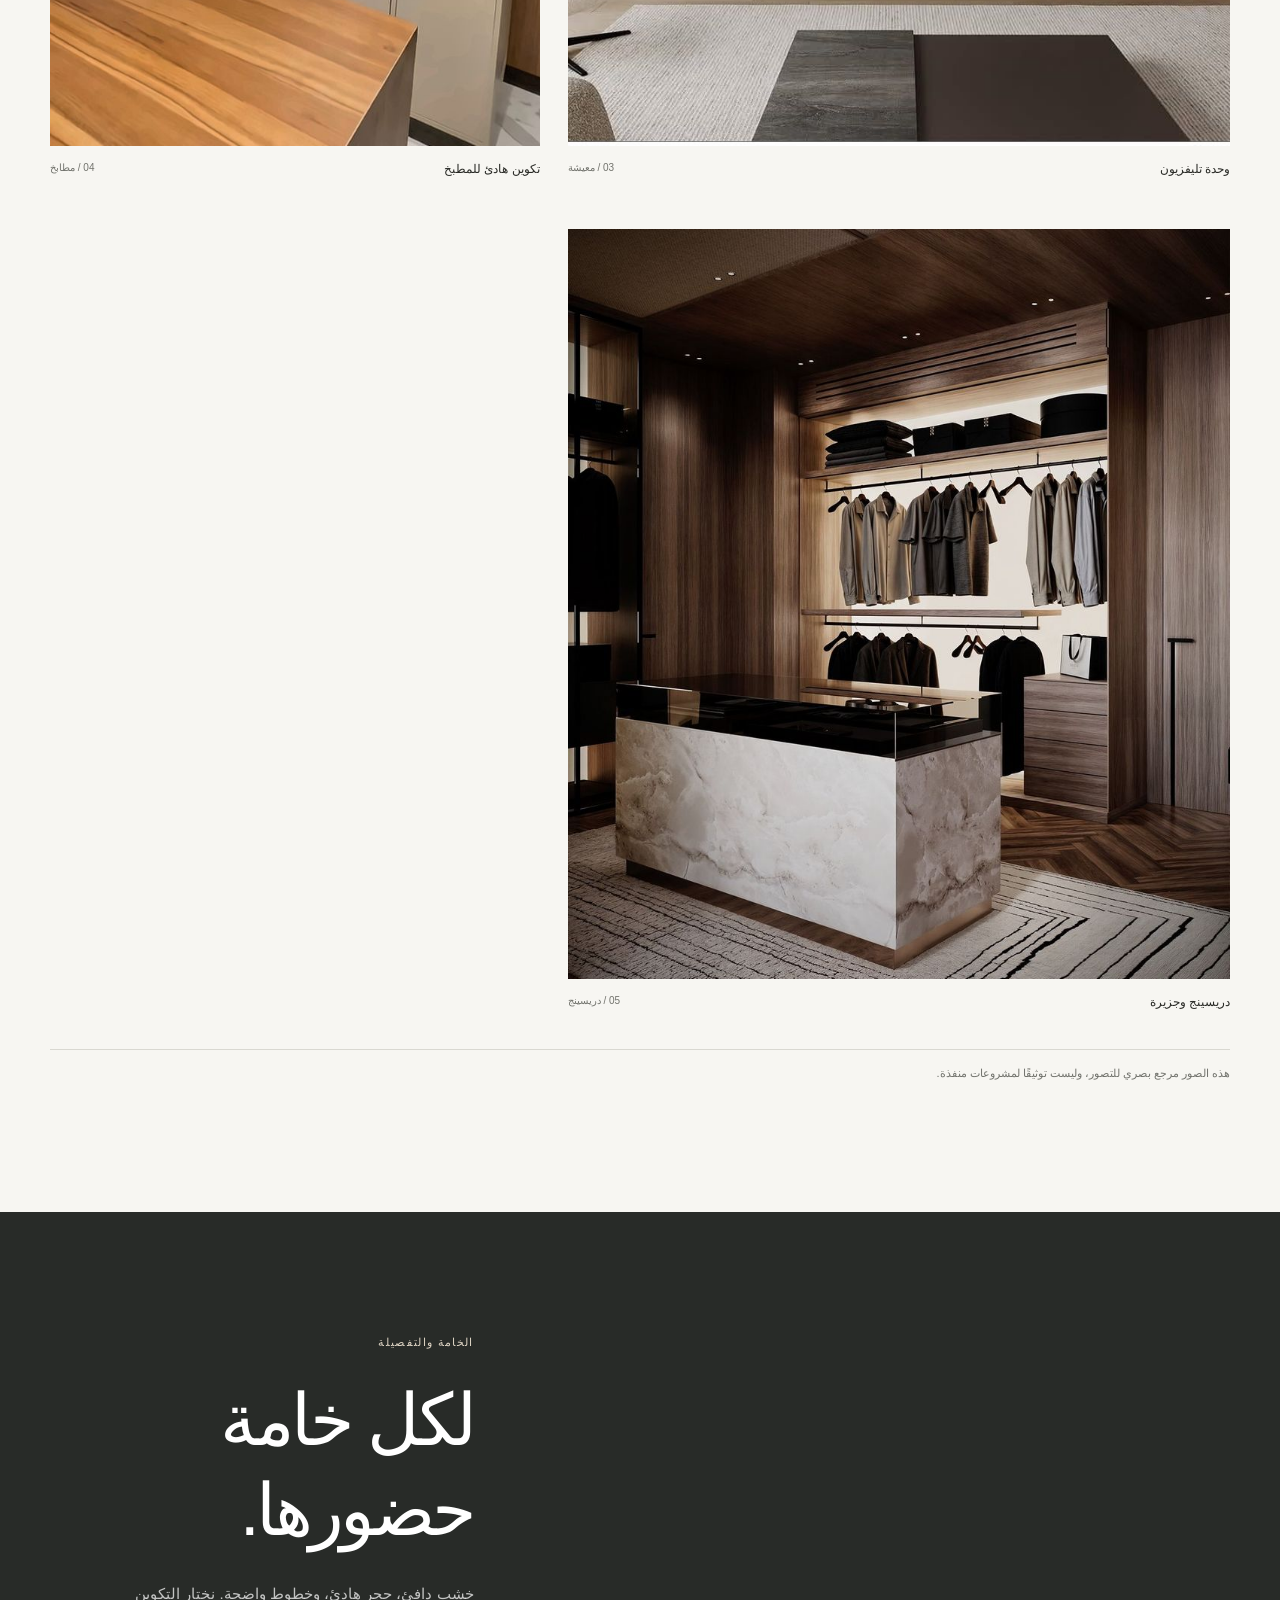
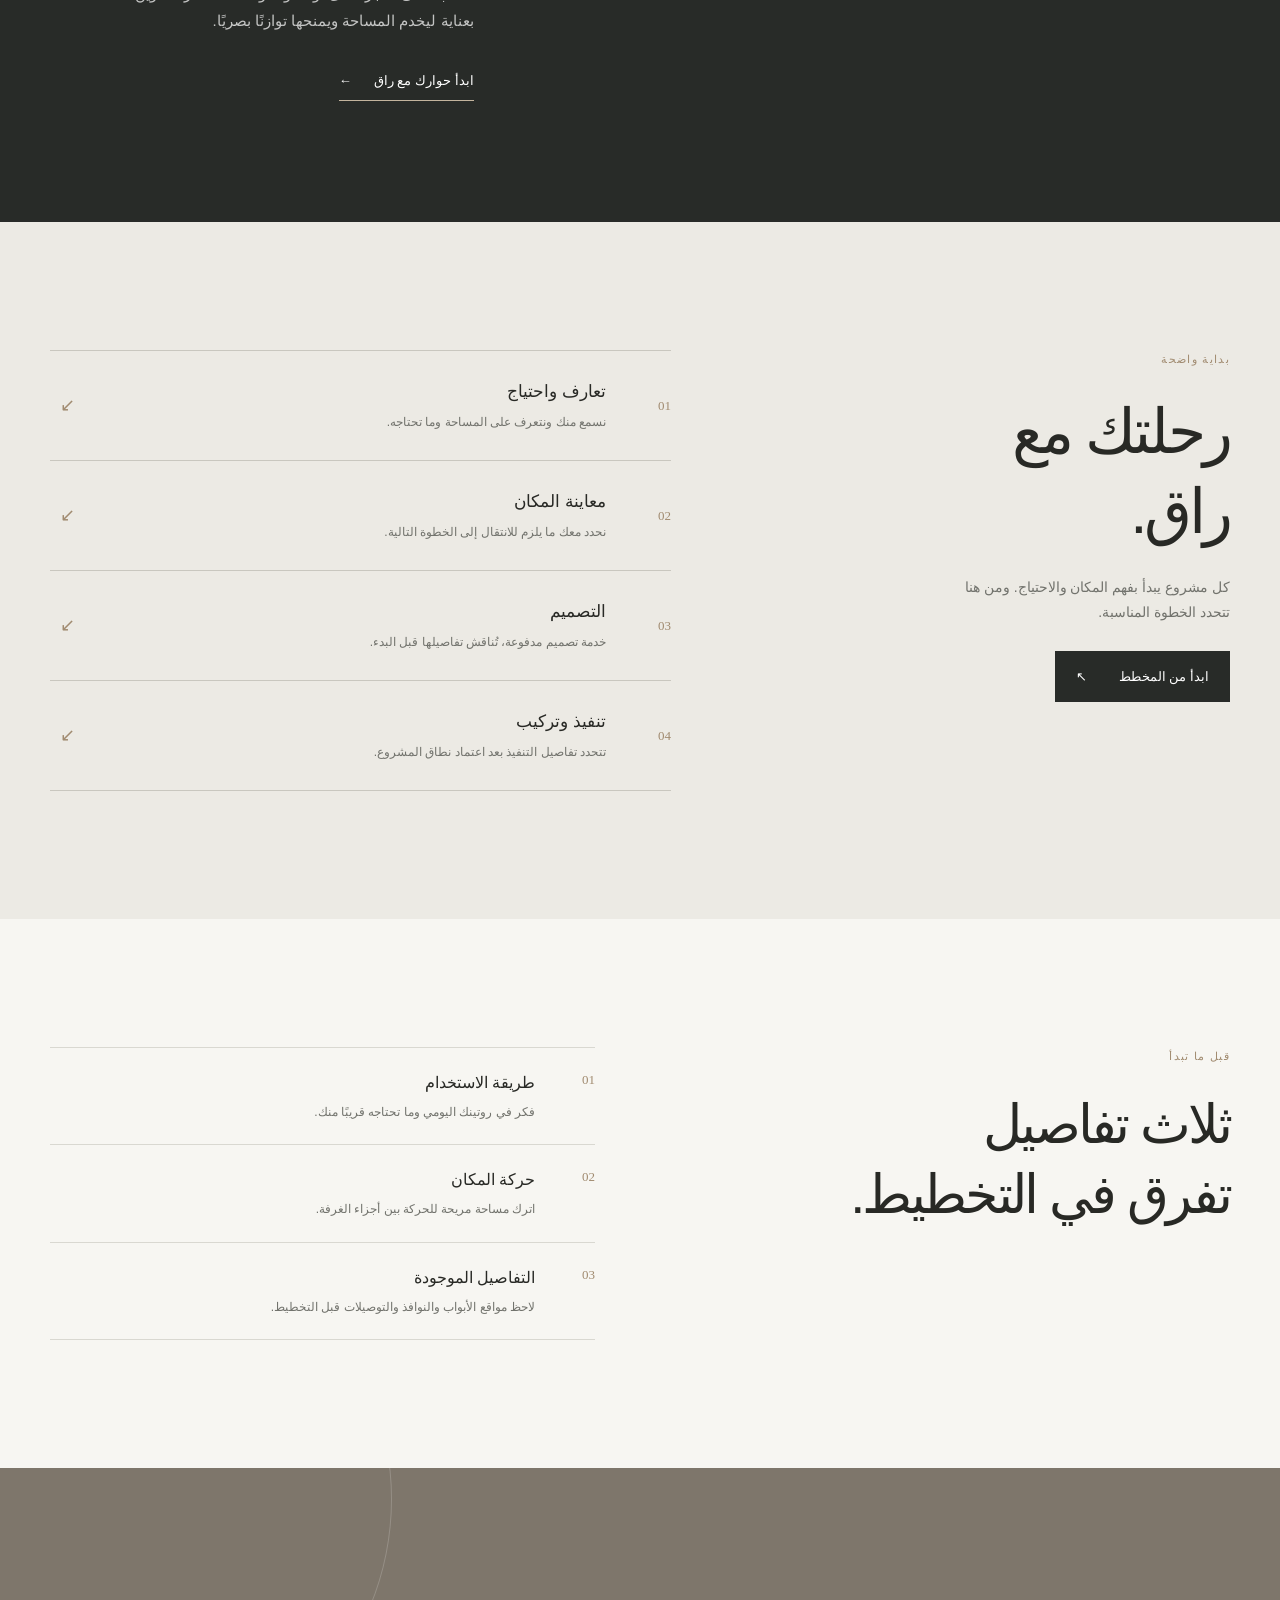
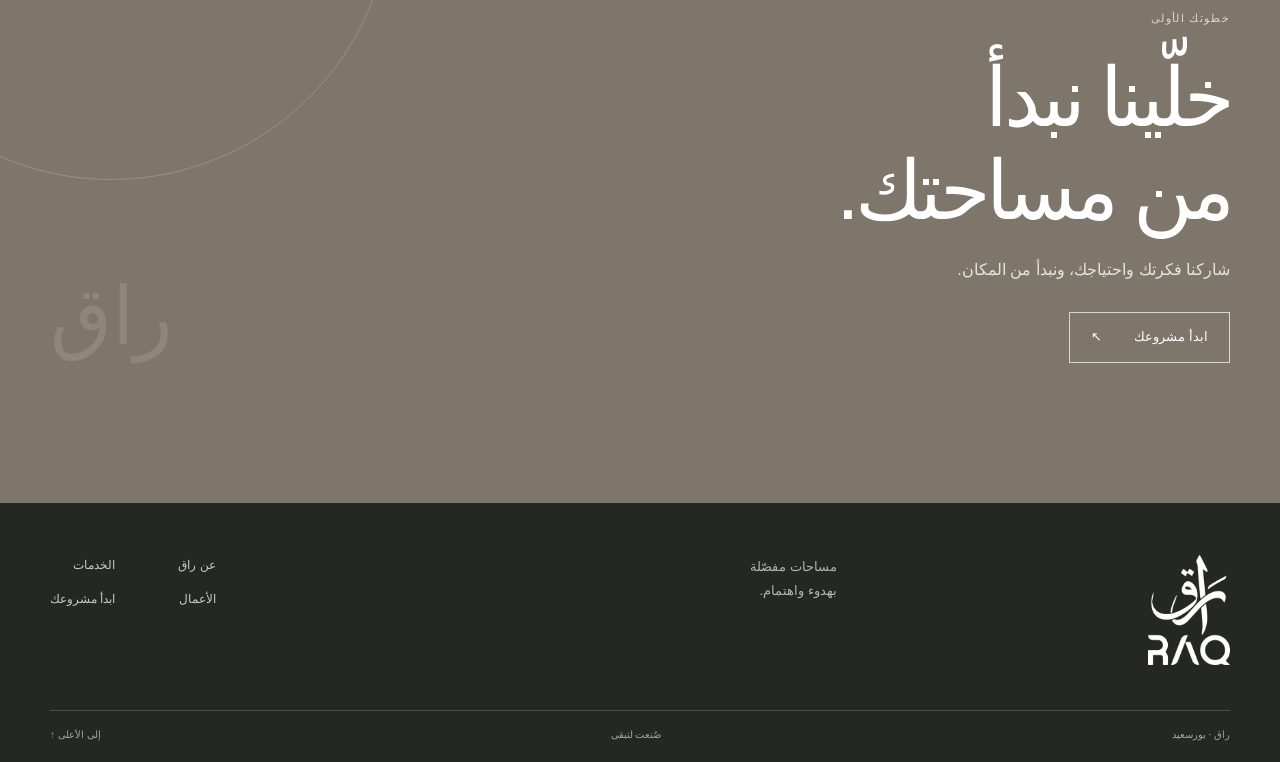
==== commit 072e7338: "Host Kitchen Planner snapshot at /plan" ====
--- a/index.html
+++ b/index.html
@@ -50,16 +50,16 @@
       <div class="container">
         <div class="section-heading"><div><p class="eyebrow">ما نصنعه</p><h2 id="services-title">حلول مفصّلة<br>للمساحة كلها.</h2></div><p class="section-aside">من المطبخ إلى آخر تفصيلة في البيت، تتشكل كل قطعة حول احتياجك ومكانها.</p></div>
         <div class="service-grid">
-          <article class="service-card service-feature"><span class="service-no">01</span><h3>مطابخ خشب</h3><p>تخطيط وخامات وتفاصيل تتكامل مع يومك.</p><span class="service-shape shape-kitchen" aria-hidden="true"></span></article>
-          <article class="service-card"><span class="service-no">02</span><h3>دريسينج</h3><p>تنظيم هادئ يناسب مساحة الغرفة.</p><span class="service-shape shape-dressing" aria-hidden="true"></span></article>
-          <article class="service-card"><span class="service-no">03</span><h3>ديكورات</h3><p>تفاصيل تربط عناصر المكان ببعضها.</p><span class="service-shape shape-decor" aria-hidden="true"></span></article>
-          <article class="service-card"><span class="service-no">04</span><h3>تجاليد</h3><p>معالجة للجدران بخامات وتكوينات مناسبة.</p><span class="service-shape shape-panels" aria-hidden="true"></span></article>
-          <article class="service-card"><span class="service-no">05</span><h3>ألومنيوم وشبابيك</h3><p>تفاصيل عملية لإطلالة المكان.</p><span class="service-shape shape-window" aria-hidden="true"></span></article>
-          <article class="service-card"><span class="service-no">06</span><h3>وحدات تليفزيون</h3><p>وحدة متناسقة مع الجدار ومساحة المعيشة.</p><span class="service-shape shape-tv" aria-hidden="true"></span></article>
-          <article class="service-card"><span class="service-no">07</span><h3>وحدات حمام</h3><p>تخزين مدروس في المساحات الصغيرة.</p><span class="service-shape shape-bath" aria-hidden="true"></span></article>
-          <article class="service-card"><span class="service-no">08</span><h3>أثاث مفصّل</h3><p>قطع تتشكل وفق المكان وطريقة استخدامه.</p><span class="service-shape shape-furniture" aria-hidden="true"></span></article>
-          <article class="service-card service-muted"><span class="service-no">09</span><h3>التصميم</h3><p>خدمة تصميم مدفوعة، منفصلة عن التنفيذ.</p><span class="service-shape shape-design" aria-hidden="true"></span></article>
-          <article class="service-card service-muted"><span class="service-no">10</span><h3>المعاينة</h3><p>نبدأ بفهم المكان واحتياجك.</p><span class="service-shape shape-visit" aria-hidden="true"></span></article>
+          <article class="service-card service-feature"><div class="service-photo-slot"><img src="assets/site-concept/kitchen-wall.jpg" alt="خزائن مطبخ خشبية من التصور البصري" loading="lazy" width="640" height="420"><span class="photo-tag">من التصور</span></div><span class="service-no">01</span><h3>مطابخ خشب</h3><p>تخطيط وخامات وتفاصيل تتكامل مع يومك.</p></article>
+          <article class="service-card"><div class="service-photo-slot"><img src="assets/site-concept/dressing-island.jpg" alt="دريسينج وجزيرة من التصور البصري" loading="lazy" width="640" height="420"><span class="photo-tag">من التصور</span></div><span class="service-no">02</span><h3>دريسينج</h3><p>تنظيم هادئ يناسب مساحة الغرفة.</p></article>
+          <article class="service-card"><div class="service-photo-slot product-photo-placeholder" role="img" aria-label="مكان صورة الديكورات، تُضاف لاحقًا"><span>مكان صورة الديكورات</span><small>تُضاف لاحقًا</small></div><span class="service-no">03</span><h3>ديكورات</h3><p>تفاصيل تربط عناصر المكان ببعضها.</p></article>
+          <article class="service-card"><div class="service-photo-slot product-photo-placeholder" role="img" aria-label="مكان صورة التجاليد، تُضاف لاحقًا"><span>مكان صورة التجاليد</span><small>تُضاف لاحقًا</small></div><span class="service-no">04</span><h3>تجاليد</h3><p>معالجة للجدران بخامات وتكوينات مناسبة.</p></article>
+          <article class="service-card"><div class="service-photo-slot product-photo-placeholder" role="img" aria-label="مكان صورة الألومنيوم والشبابيك، تُضاف لاحقًا"><span>مكان صورة الألومنيوم والشبابيك</span><small>تُضاف لاحقًا</small></div><span class="service-no">05</span><h3>ألومنيوم وشبابيك</h3><p>تفاصيل عملية لإطلالة المكان.</p></article>
+          <article class="service-card"><div class="service-photo-slot"><img src="assets/site-concept/tv-unit.jpg" alt="وحدة تليفزيون من التصور البصري" loading="lazy" width="640" height="420"><span class="photo-tag">من التصور</span></div><span class="service-no">06</span><h3>وحدات تليفزيون</h3><p>وحدة متناسقة مع الجدار ومساحة المعيشة.</p></article>
+          <article class="service-card"><div class="service-photo-slot product-photo-placeholder" role="img" aria-label="مكان صورة وحدات الحمام، تُضاف لاحقًا"><span>مكان صورة وحدات الحمام</span><small>تُضاف لاحقًا</small></div><span class="service-no">07</span><h3>وحدات حمام</h3><p>تخزين مدروس في المساحات الصغيرة.</p></article>
+          <article class="service-card"><div class="service-photo-slot product-photo-placeholder" role="img" aria-label="مكان صورة الأثاث المفصّل، تُضاف لاحقًا"><span>مكان صورة الأثاث المفصّل</span><small>تُضاف لاحقًا</small></div><span class="service-no">08</span><h3>أثاث مفصّل</h3><p>قطع تتشكل وفق المكان وطريقة استخدامه.</p></article>
+          <article class="service-card service-muted"><div class="service-photo-slot product-photo-placeholder" role="img" aria-label="مكان صورة التصميم، تُضاف لاحقًا"><span>مكان صورة التصميم</span><small>تُضاف لاحقًا</small></div><span class="service-no">09</span><h3>التصميم</h3><p>خدمة تصميم مدفوعة، منفصلة عن التنفيذ.</p></article>
+          <article class="service-card service-muted"><div class="service-photo-slot product-photo-placeholder" role="img" aria-label="مكان صورة المعاينة، تُضاف لاحقًا"><span>مكان صورة المعاينة</span><small>تُضاف لاحقًا</small></div><span class="service-no">10</span><h3>المعاينة</h3><p>نبدأ بفهم المكان واحتياجك.</p></article>
         </div>
       </div>
     </section>
@@ -72,6 +72,7 @@
           <figure class="work-item work-tall"><img src="assets/site-concept/dressing-glass.jpg" alt="دريسينج بأبواب زجاج وتفاصيل داخلية" loading="lazy" width="900" height="1100"><figcaption><span>تفاصيل الدريسينج</span><span>02 / دريسينج</span></figcaption></figure>
           <figure class="work-item"><img src="assets/site-concept/tv-unit.jpg" alt="وحدة تليفزيون بتفاصيل حجر وخشب" loading="lazy" width="1000" height="750"><figcaption><span>وحدة تليفزيون</span><span>03 / معيشة</span></figcaption></figure>
           <figure class="work-item"><img src="assets/site-concept/kitchen-wall.jpg" alt="تكوين مطبخ بخزائن خشبية ممتدة" loading="lazy" width="1000" height="750"><figcaption><span>تكوين هادئ للمطبخ</span><span>04 / مطابخ</span></figcaption></figure>
+          <figure class="work-item"><img src="assets/site-concept/dressing-island.jpg" alt="دريسينج خشبي بجزيرة من التصور البصري" loading="lazy" width="1000" height="750"><figcaption><span>دريسينج وجزيرة</span><span>05 / دريسينج</span></figcaption></figure>
         </div>
         <p class="work-caption">هذه الصور مرجع بصري للتصور، وليست توثيقًا لمشروعات منفذة.</p>
       </div>
--- a/styles.css
+++ b/styles.css
@@ -14,3 +14,17 @@
 @media(max-width:900px){:root{--page:min(100% - 40px,720px)}.header-inner{height:78px}.main-nav{gap:18px;font-size:12px}.service-grid{grid-template-columns:repeat(3,1fr)}.service-card{min-height:215px}.intro-grid{grid-template-columns:.6fr 2fr;gap:28px}.intro-note{display:none}.journey-layout{gap:55px}.materials{min-height:500px}.materials-image{min-height:500px}}
 @media(max-width:640px){:root{--page:calc(100% - 40px);scroll-padding-top:72px}.site-header{position:absolute}.header-inner{height:72px}.brand img{width:70px}.menu-toggle{display:flex;position:relative;z-index:12;width:42px;height:42px;border:0;background:transparent;align-items:center;justify-content:center;flex-direction:column;gap:5px}.menu-toggle>span:not(.sr-only){width:20px;height:1px;background:var(--ink);transition:transform .2s}.menu-toggle[aria-expanded=true]>span:nth-child(1){transform:translateY(6px) rotate(45deg)}.menu-toggle[aria-expanded=true]>span:nth-child(2){opacity:0}.menu-toggle[aria-expanded=true]>span:nth-child(3){transform:translateY(-6px) rotate(-45deg)}.main-nav{display:none;position:absolute;inset:71px 0 auto;background:var(--paper);padding:12px 20px 24px;align-items:stretch;gap:0;box-shadow:0 10px 15px rgba(0,0,0,.08)}.main-nav.is-open{display:flex;flex-direction:column}.main-nav a{padding:12px 4px;border-bottom:1px solid var(--line)}.main-nav .nav-cta{border:0}.hero{height:740px;min-height:100svh;max-height:820px;align-items:end;padding-bottom:102px}.hero-image img{object-position:58% center}.hero-shade{background:linear-gradient(0deg,rgba(20,22,20,.65),rgba(20,22,20,.18) 72%)}.hero-content{padding-top:80px}.hero h1{font-size:clamp(48px,13vw,68px)}.hero-copy{max-width:300px}.hero-index{inset-inline-start:20px;bottom:27px}.scroll-cue{bottom:25px}.intro-grid{display:block}.intro h2,.section-heading h2,.journey h2{font-size:42px}.lead{font-size:16px}.section-heading{display:block;margin-bottom:34px}.section-aside{margin-top:20px;max-width:360px}.service-grid{grid-template-columns:repeat(2,1fr)}.service-card{min-height:206px;padding:17px 15px}.service-card h3{font-size:15px;margin-top:39px}.service-card p{font-size:11px}.service-shape{inset-inline-end:14px}.work-grid{grid-template-columns:1fr 1fr;gap:30px 14px}.work-item img,.work-large img{aspect-ratio:.88}.work-tall{margin-top:54px}.work-caption{margin-top:25px}.materials{grid-template-columns:1fr}.materials-image{min-height:0;height:330px}.materials-copy{padding:53px 20px 63px}.materials-copy h2{font-size:52px}.journey-layout{grid-template-columns:1fr;gap:42px}.journey-list li{min-height:100px;grid-template-columns:34px 1fr 20px;gap:13px}.journey-list h3{font-size:15px}.journey-list p{font-size:11px}.knowledge-grid{grid-template-columns:1fr;gap:22px}.knowledge h2{font-size:42px}.contact h2{font-size:58px}.footer-top{grid-template-columns:1fr 1fr;gap:28px}.footer-top nav{grid-column:1/-1;justify-self:stretch;grid-template-columns:repeat(2,1fr)}.footer-bottom{gap:12px;flex-wrap:wrap}.footer-bottom span:nth-child(2){display:none}}
 @media(prefers-reduced-motion:reduce){:root{scroll-behavior:auto}*,*:before,*:after{scroll-behavior:auto!important;transition:none!important}}
+
+/* Product cards: confirmed concept photos plus clearly marked future image slots. */
+.service-card{min-height:305px;padding:14px 14px 20px}
+.service-card h3{font-size:16px;margin:5px 0 7px}
+.service-photo-slot{position:relative;aspect-ratio:1.35;display:flex;align-items:center;justify-content:center;overflow:hidden;margin-bottom:12px;background:var(--sand)}
+.service-photo-slot img{width:100%;height:100%;object-fit:cover}
+.photo-tag{position:absolute;inset-inline-end:7px;bottom:7px;padding:2px 7px;background:rgba(40,41,37,.72);color:white;font-size:9px;line-height:1.7}
+.product-photo-placeholder{flex-direction:column;gap:3px;border:1px dashed #bdb6a9;background:linear-gradient(135deg,rgba(238,236,230,.93),rgba(231,228,220,.9)),url("assets/brand/texture.jpg") center/cover;color:#74736b;text-align:center;padding:10px}
+.product-photo-placeholder:before,.product-photo-placeholder:after{content:"";position:absolute;width:26px;height:1px;background:#bdb6a9;top:50%;inset-inline-start:calc(50% - 13px);transform:rotate(45deg)}
+.product-photo-placeholder:after{transform:rotate(-45deg)}
+.product-photo-placeholder span,.product-photo-placeholder small{position:relative;z-index:1;background:rgba(238,236,230,.84);padding-inline:4px}
+.product-photo-placeholder span{font-size:10px}.product-photo-placeholder small{font-size:9px;color:#8b887e}
+@media(max-width:900px){.service-card{min-height:280px}}
+@media(max-width:640px){.service-card{min-height:245px;padding:12px 11px 16px}.service-card h3{font-size:14px;margin:5px 0}.service-card p{font-size:10px}.service-photo-slot{margin-bottom:9px;aspect-ratio:1.15}.product-photo-placeholder span{font-size:9px}}
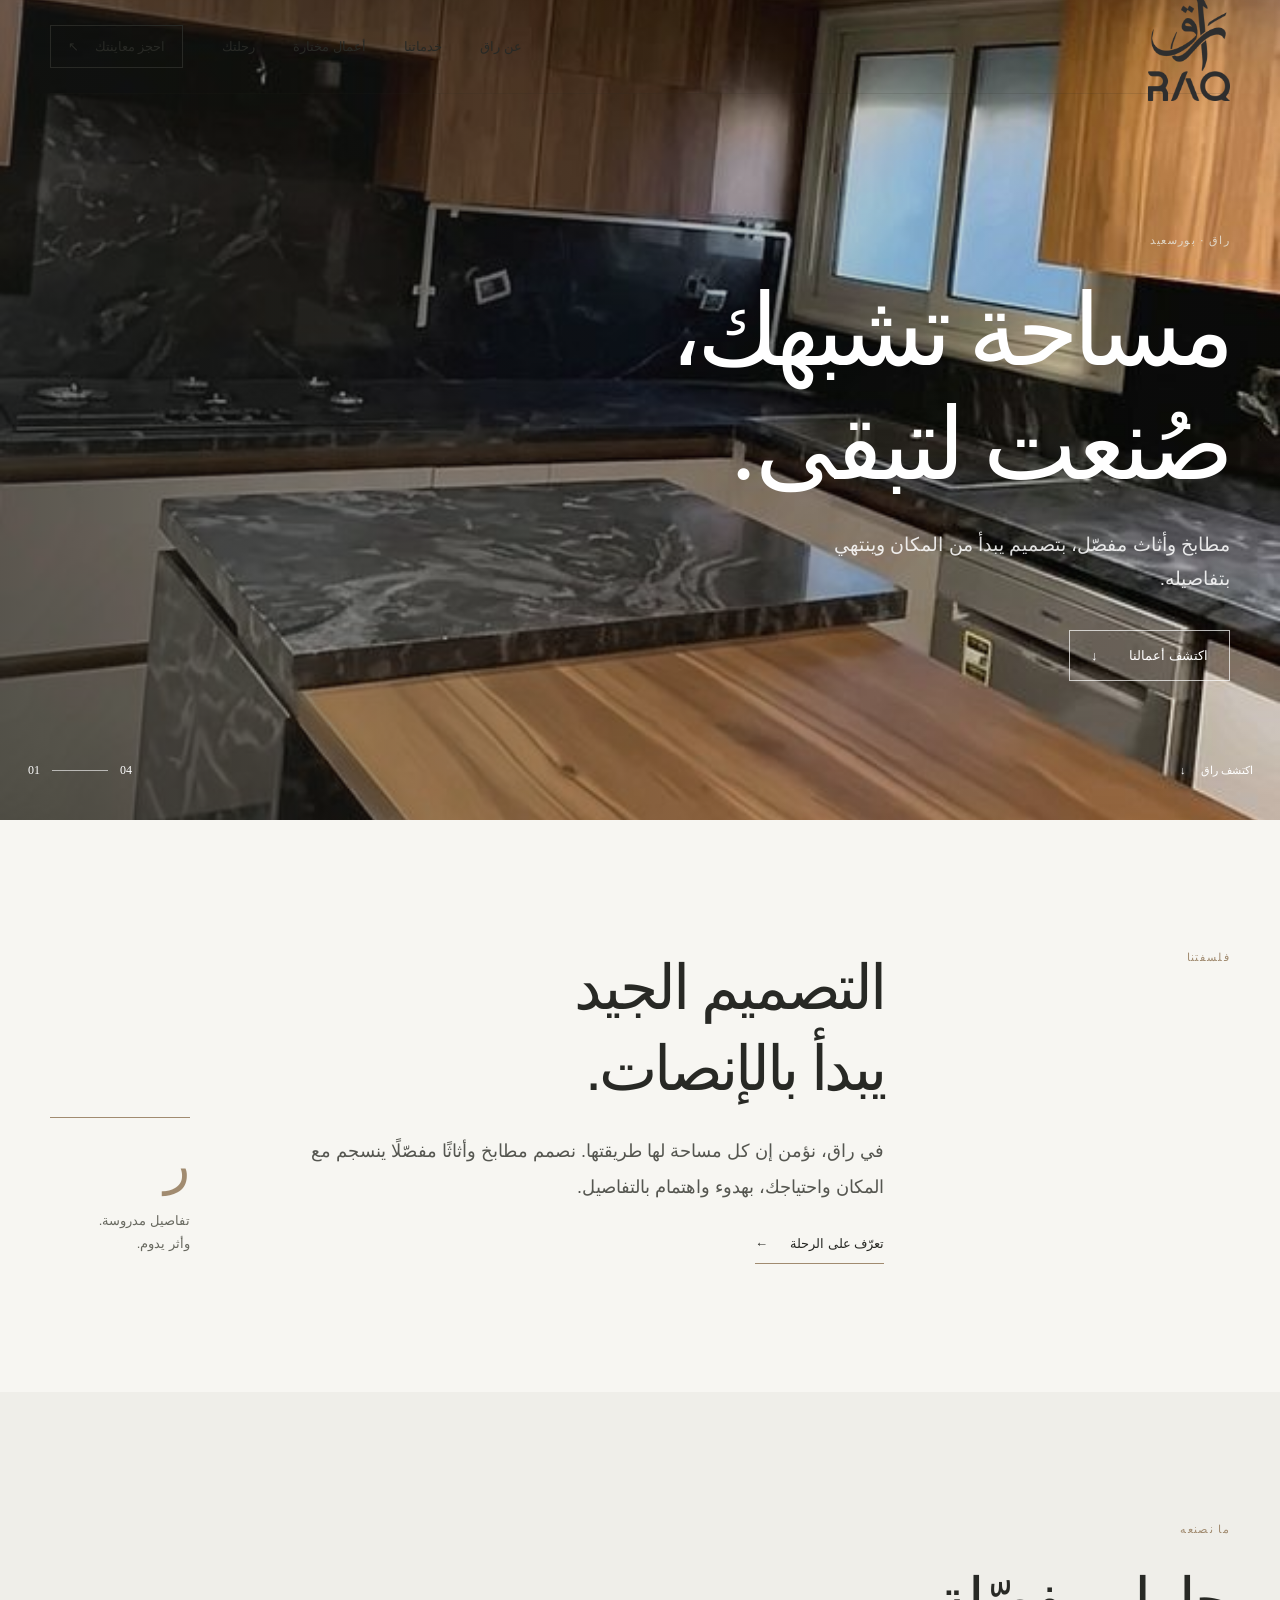
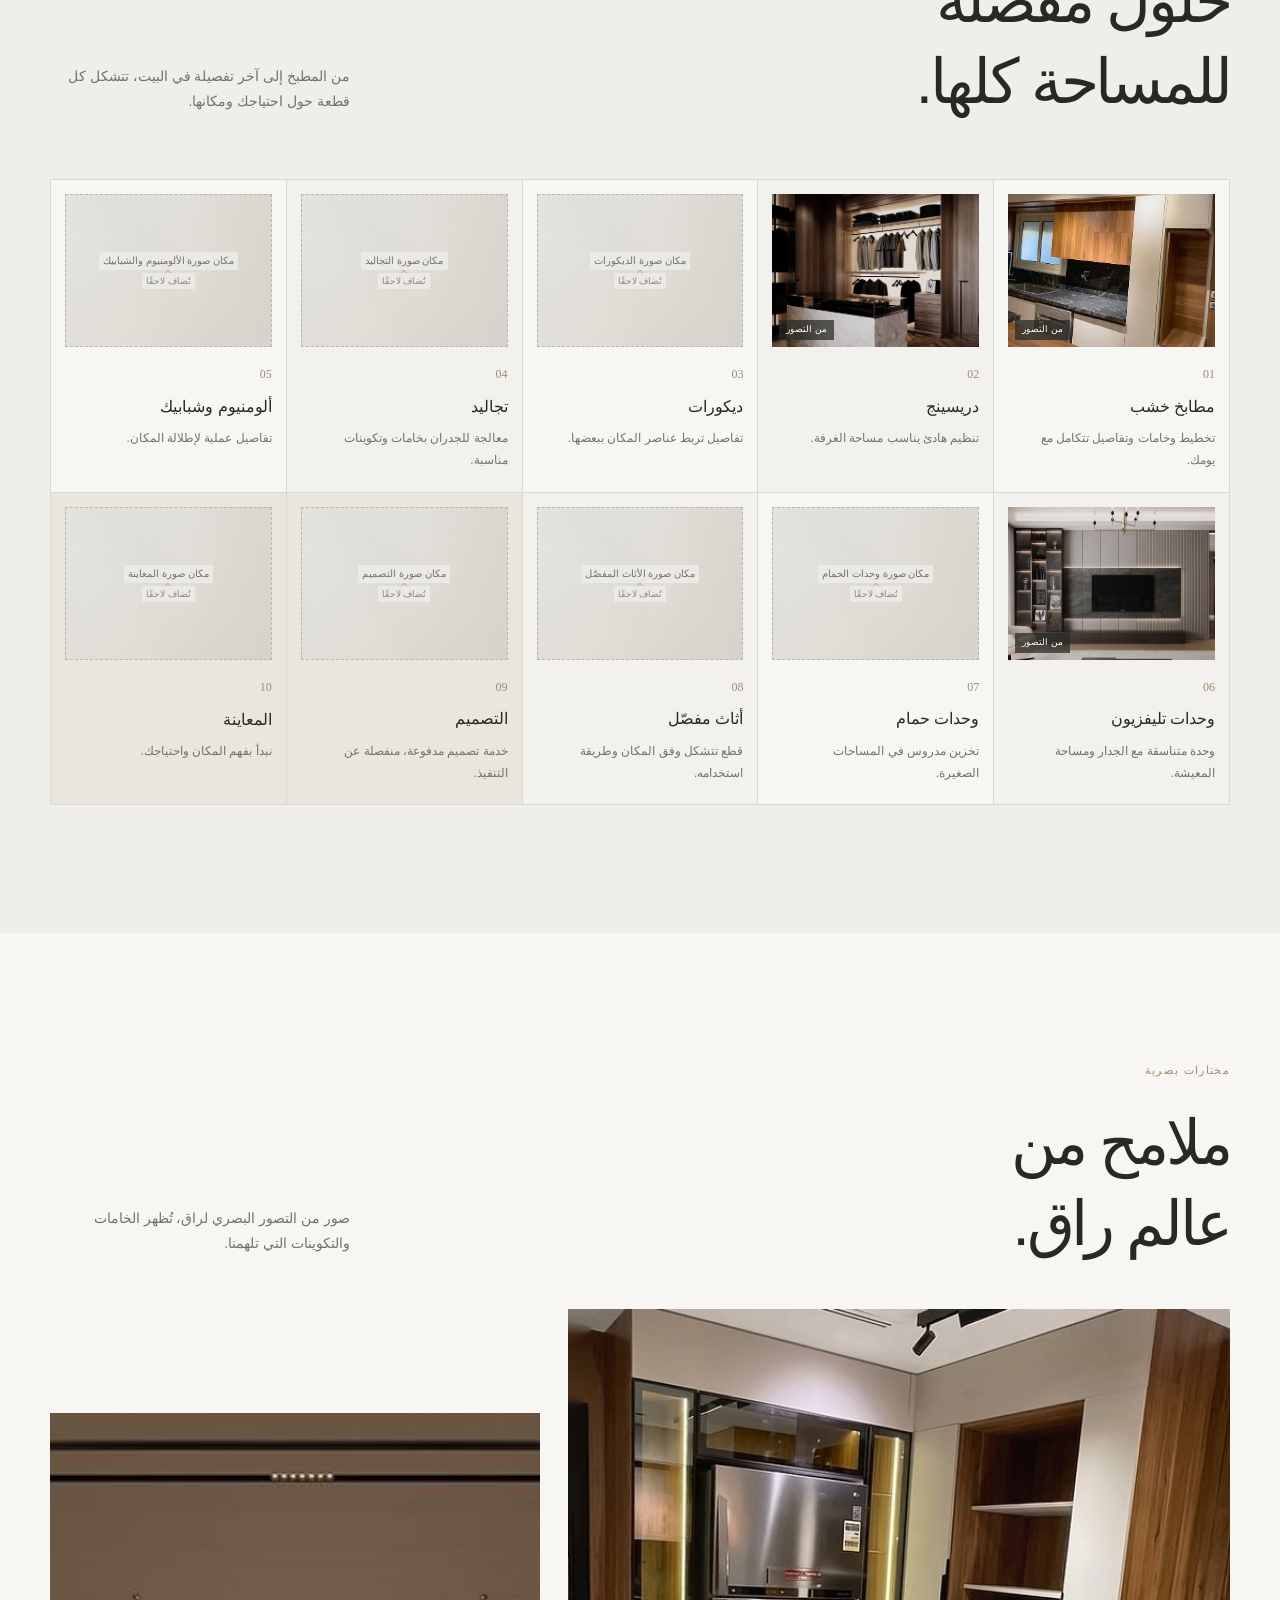
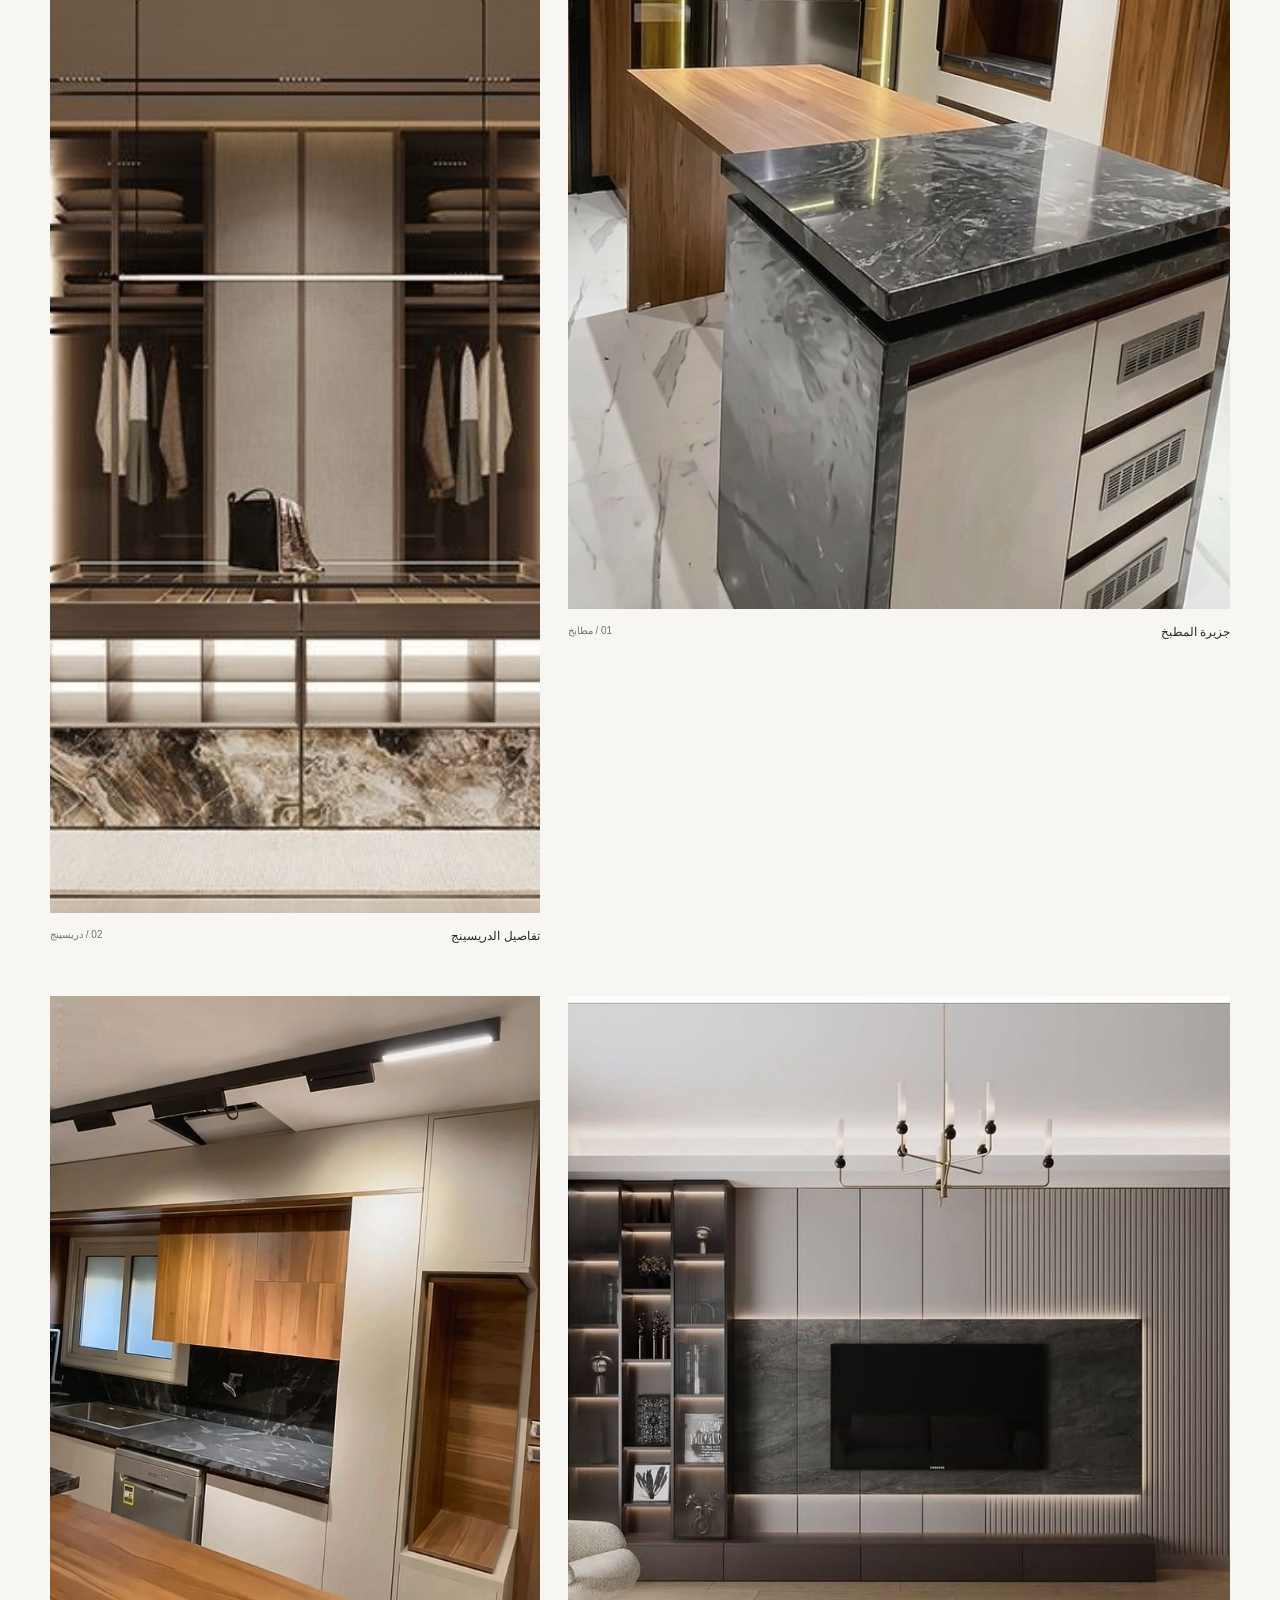
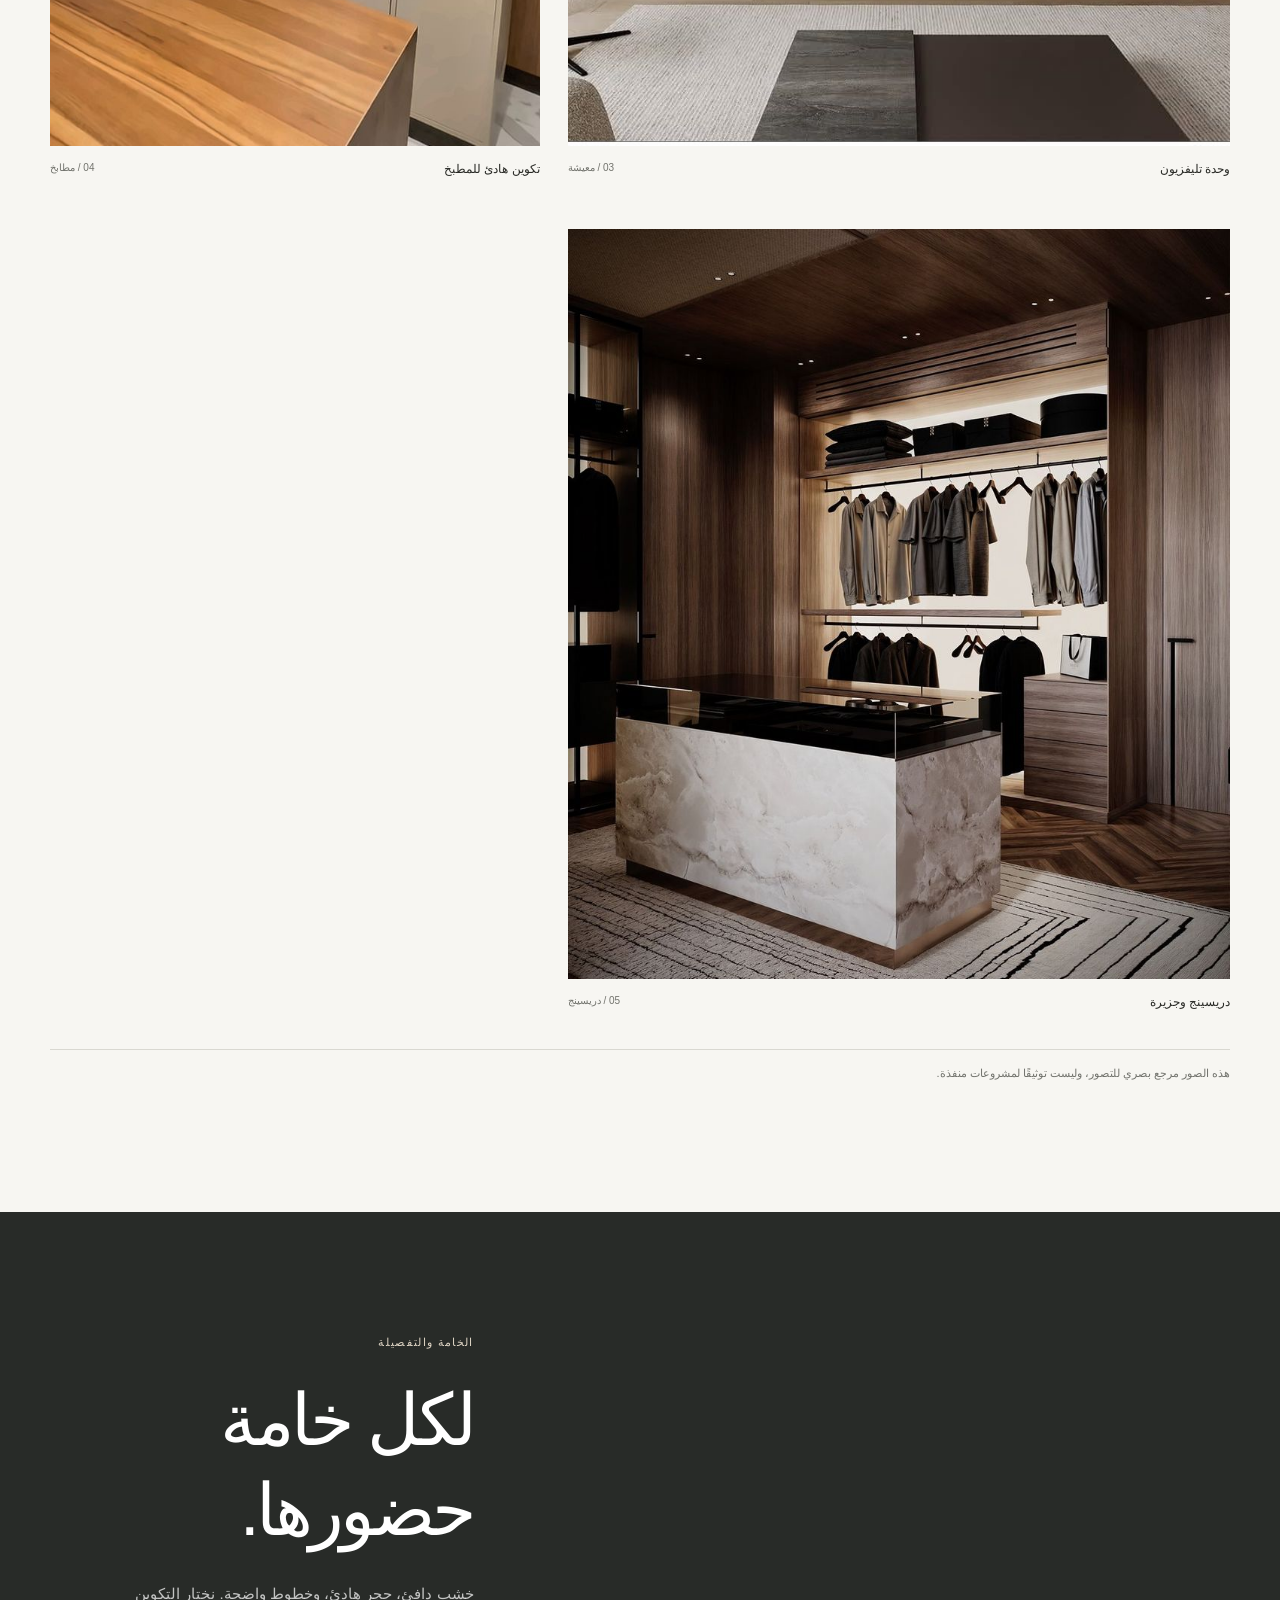
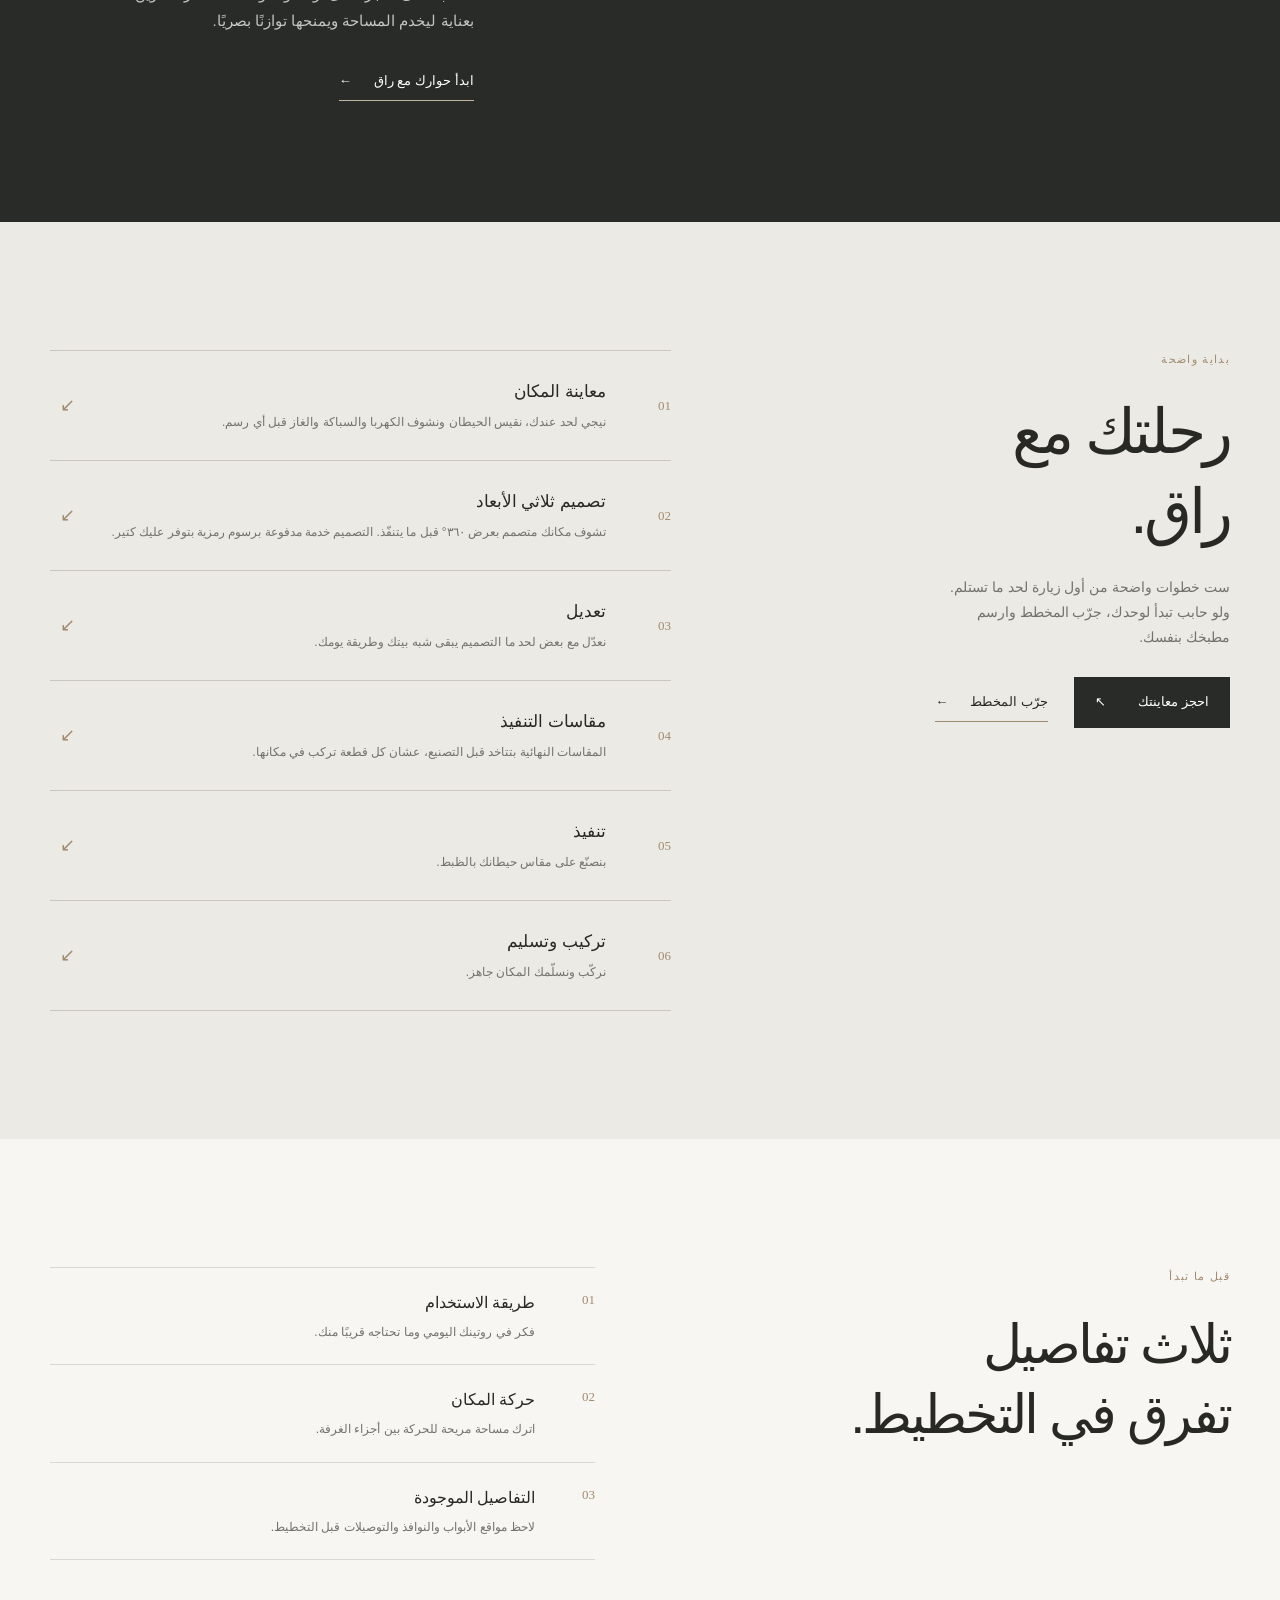
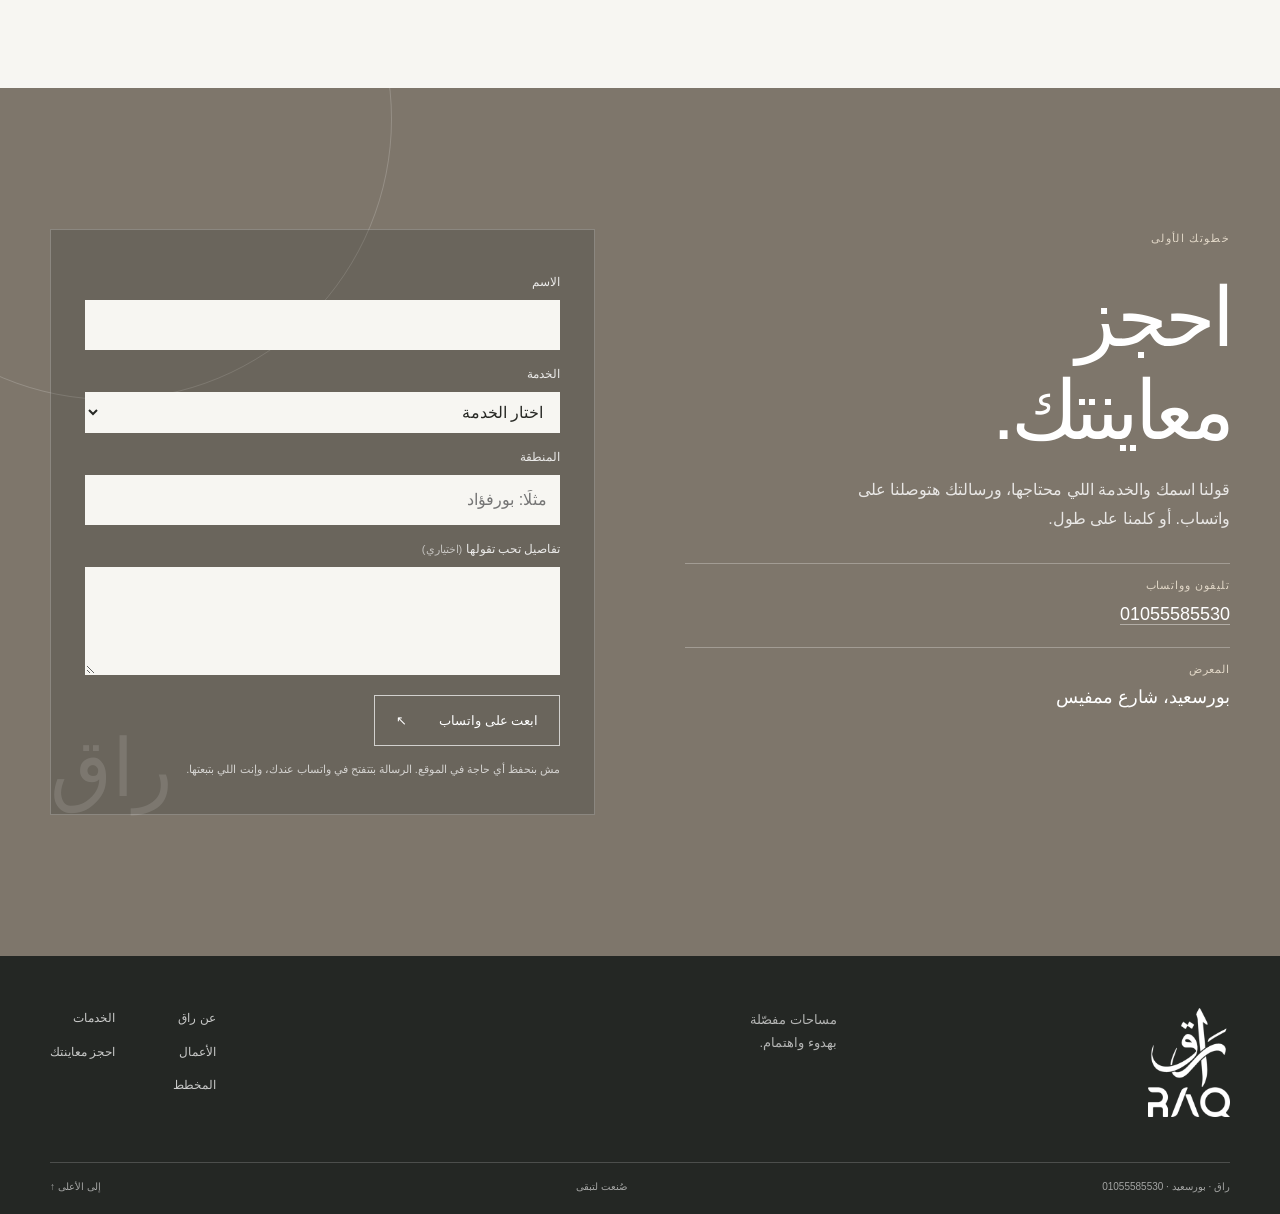
==== commit 6bfd38d4: "Visit request on WhatsApp, the approved number, six-step journey; planner snapshot 67f21d2 - Contact" ====
--- a/index.html
+++ b/index.html
@@ -20,7 +20,7 @@
       <button class="menu-toggle" type="button" aria-expanded="false" aria-controls="main-nav"><span></span><span></span><span></span><span class="sr-only">القائمة</span></button>
       <nav id="main-nav" class="main-nav" aria-label="القائمة الرئيسية">
         <a href="#about">عن راق</a><a href="#services">خدماتنا</a><a href="#work">أعمال مختارة</a><a href="#journey">رحلتك</a>
-        <a class="nav-cta" href="#contact">ابدأ مشروعك <span aria-hidden="true">↖</span></a>
+        <a class="nav-cta" href="#contact">احجز معاينتك <span aria-hidden="true">↖</span></a>
       </nav>
     </div>
   </header>
@@ -85,12 +85,14 @@
 
     <section class="journey section" id="journey" aria-labelledby="journey-title">
       <div class="container journey-layout">
-        <div class="journey-intro"><p class="eyebrow">بداية واضحة</p><h2 id="journey-title">رحلتك مع<br>راق.</h2><p>كل مشروع يبدأ بفهم المكان والاحتياج. ومن هنا تتحدد الخطوة المناسبة.</p><a class="button button-dark" href="/plan">ابدأ من المخطط <span aria-hidden="true">↖</span></a></div>
+        <div class="journey-intro"><p class="eyebrow">بداية واضحة</p><h2 id="journey-title">رحلتك مع<br>راق.</h2><p>ست خطوات واضحة من أول زيارة لحد ما تستلم. ولو حابب تبدأ لوحدك، جرّب المخطط وارسم مطبخك بنفسك.</p><a class="button button-dark" href="#contact">احجز معاينتك <span aria-hidden="true">↖</span></a> <a class="text-link journey-plan-link" href="/plan">جرّب المخطط <span aria-hidden="true">←</span></a></div>
         <ol class="journey-list">
-          <li><span class="journey-number">01</span><div><h3>تعارف واحتياج</h3><p>نسمع منك ونتعرف على المساحة وما تحتاجه.</p></div><span class="journey-arrow" aria-hidden="true">↙</span></li>
-          <li><span class="journey-number">02</span><div><h3>معاينة المكان</h3><p>نحدد معك ما يلزم للانتقال إلى الخطوة التالية.</p></div><span class="journey-arrow" aria-hidden="true">↙</span></li>
-          <li><span class="journey-number">03</span><div><h3>التصميم</h3><p>خدمة تصميم مدفوعة، تُناقش تفاصيلها قبل البدء.</p></div><span class="journey-arrow" aria-hidden="true">↙</span></li>
-          <li><span class="journey-number">04</span><div><h3>تنفيذ وتركيب</h3><p>تتحدد تفاصيل التنفيذ بعد اعتماد نطاق المشروع.</p></div><span class="journey-arrow" aria-hidden="true">↙</span></li>
+          <li><span class="journey-number">01</span><div><h3>معاينة المكان</h3><p>نيجي لحد عندك، نقيس الحيطان ونشوف الكهربا والسباكة والغاز قبل أي رسم.</p></div><span class="journey-arrow" aria-hidden="true">↙</span></li>
+          <li><span class="journey-number">02</span><div><h3>تصميم ثلاثي الأبعاد</h3><p>تشوف مكانك متصمم بعرض ٣٦٠° قبل ما يتنفّذ. التصميم خدمة مدفوعة برسوم رمزية بتوفر عليك كتير.</p></div><span class="journey-arrow" aria-hidden="true">↙</span></li>
+          <li><span class="journey-number">03</span><div><h3>تعديل</h3><p>نعدّل مع بعض لحد ما التصميم يبقى شبه بيتك وطريقة يومك.</p></div><span class="journey-arrow" aria-hidden="true">↙</span></li>
+          <li><span class="journey-number">04</span><div><h3>مقاسات التنفيذ</h3><p>المقاسات النهائية بتتاخد قبل التصنيع، عشان كل قطعة تركب في مكانها.</p></div><span class="journey-arrow" aria-hidden="true">↙</span></li>
+          <li><span class="journey-number">05</span><div><h3>تنفيذ</h3><p>بنصنّع على مقاس حيطانك بالظبط.</p></div><span class="journey-arrow" aria-hidden="true">↙</span></li>
+          <li><span class="journey-number">06</span><div><h3>تركيب وتسليم</h3><p>نركّب ونسلّمك المكان جاهز.</p></div><span class="journey-arrow" aria-hidden="true">↙</span></li>
         </ol>
       </div>
     </section>
@@ -107,9 +109,38 @@
     </section>
 
     <section class="contact" id="contact" aria-labelledby="contact-title">
-      <div class="container contact-inner"><p class="eyebrow light">خطوتك الأولى</p><h2 id="contact-title">خلّينا نبدأ<br>من مساحتك.</h2><p>شاركنا فكرتك واحتياجك، ونبدأ من المكان.</p><a class="button button-light" href="/plan">ابدأ مشروعك <span aria-hidden="true">↖</span></a><span class="contact-mark" aria-hidden="true">راق</span></div>
+      <div class="container contact-grid">
+        <div class="contact-intro">
+          <p class="eyebrow light">خطوتك الأولى</p>
+          <h2 id="contact-title">احجز<br>معاينتك.</h2>
+          <p>قولنا اسمك والخدمة اللي محتاجها، ورسالتك هتوصلنا على واتساب. أو كلمنا على طول.</p>
+          <dl class="contact-details">
+            <div><dt>تليفون وواتساب</dt><dd><a href="tel:+201055585530" dir="ltr">01055585530</a></dd></div>
+            <div><dt>المعرض</dt><dd>بورسعيد، شارع ممفيس</dd></div>
+          </dl>
+        </div>
+        <form class="visit-form" id="visit-form" novalidate aria-describedby="visit-note">
+          <label for="visit-name">الاسم</label>
+          <input id="visit-name" name="name" type="text" autocomplete="name" required maxlength="60">
+          <label for="visit-service">الخدمة</label>
+          <select id="visit-service" name="service" required>
+            <option value="">اختار الخدمة</option>
+            <option>مطابخ خشب</option><option>دريسينج</option><option>ديكورات</option><option>تجاليد</option>
+            <option>ألومنيوم وشبابيك</option><option>وحدات تليفزيون</option><option>وحدات حمام</option><option>أثاث مفصّل</option>
+          </select>
+          <label for="visit-area">المنطقة</label>
+          <input id="visit-area" name="area" type="text" autocomplete="address-level2" maxlength="60" placeholder="مثلًا: بورفؤاد">
+          <label for="visit-note-text">تفاصيل تحب تقولها <small>(اختياري)</small></label>
+          <textarea id="visit-note-text" name="note" rows="3" maxlength="300"></textarea>
+          <p class="form-error" id="visit-error" role="alert" hidden></p>
+          <button class="button button-light" type="submit">ابعت على واتساب <span aria-hidden="true">↖</span></button>
+          <p class="form-note" id="visit-note">مش بنحفظ أي حاجة في الموقع. الرسالة بتتفتح في واتساب عندك، وإنت اللي بتبعتها.</p>
+          <noscript><p class="form-note">لو الزرار ما اشتغلش، ابعتلنا على واتساب: <a href="https://wa.me/201055585530">01055585530</a></p></noscript>
+        </form>
+        <span class="contact-mark" aria-hidden="true">راق</span>
+      </div>
     </section>
   </main>
-  <footer class="site-footer"><div class="container footer-top"><a class="brand" href="#top" aria-label="راق، إلى الأعلى"><img src="assets/brand/logo-white.png" width="90" height="56" alt="راق"></a><p>مساحات مفصّلة<br>بهدوء واهتمام.</p><nav aria-label="روابط أسفل الصفحة"><a href="#about">عن راق</a><a href="#services">الخدمات</a><a href="#work">الأعمال</a><a href="#contact">ابدأ مشروعك</a></nav></div><div class="container footer-bottom"><span>راق · بورسعيد</span><span>صُنعت لتبقى</span><a href="#top">إلى الأعلى ↑</a></div></footer>
+  <footer class="site-footer"><div class="container footer-top"><a class="brand" href="#top" aria-label="راق، إلى الأعلى"><img src="assets/brand/logo-white.png" width="90" height="56" alt="راق"></a><p>مساحات مفصّلة<br>بهدوء واهتمام.</p><nav aria-label="روابط أسفل الصفحة"><a href="#about">عن راق</a><a href="#services">الخدمات</a><a href="#work">الأعمال</a><a href="#contact">احجز معاينتك</a><a href="/plan">المخطط</a></nav></div><div class="container footer-bottom"><span>راق · بورسعيد · <a href="tel:+201055585530" dir="ltr">01055585530</a></span><span>صُنعت لتبقى</span><a href="#top">إلى الأعلى ↑</a></div></footer>
 </body>
 </html>
--- a/styles.css
+++ b/styles.css
@@ -28,3 +28,8 @@
 .product-photo-placeholder span{font-size:10px}.product-photo-placeholder small{font-size:9px;color:#8b887e}
 @media(max-width:900px){.service-card{min-height:280px}}
 @media(max-width:640px){.service-card{min-height:245px;padding:12px 11px 16px}.service-card h3{font-size:14px;margin:5px 0}.service-card p{font-size:10px}.service-photo-slot{margin-bottom:9px;aspect-ratio:1.15}.product-photo-placeholder span{font-size:9px}}
+
+.contact-grid{position:relative;display:grid;grid-template-columns:1fr 1fr;gap:clamp(40px,7vw,110px);align-items:start}.contact-intro>p:not(.eyebrow){margin:18px 0 30px;color:rgba(255,255,255,.82);max-width:380px}.contact-details{margin:0;display:grid;gap:16px}.contact-details div{border-top:1px solid rgba(255,255,255,.28);padding-top:12px}.contact-details dt{font-size:11px;letter-spacing:.08em;color:#e0d6c6}.contact-details dd{margin:2px 0 0;font-size:18px}.contact-details a{border-bottom:1px solid rgba(255,255,255,.4)}
+.visit-form{display:grid;gap:6px;background:rgba(40,43,40,.22);border:1px solid rgba(255,255,255,.22);padding:clamp(22px,3vw,34px)}.visit-form label{font-size:12px;color:rgba(255,255,255,.86);margin-top:8px}.visit-form label small{color:rgba(255,255,255,.6);font-size:11px}.visit-form input,.visit-form select,.visit-form textarea{font:inherit;font-size:16px;color:var(--ink);background:var(--paper);border:1px solid transparent;border-radius:0;padding:10px 12px;width:100%}.visit-form textarea{resize:vertical;min-height:84px}.visit-form :focus-visible{outline:2px solid #e0d6c6;outline-offset:2px}.visit-form .button{margin-top:14px;justify-self:start;cursor:pointer;background:transparent}.form-error{margin:6px 0 0;padding:8px 12px;background:#f7e3dc;color:#7a2d1d;font-size:13px}.form-note{margin:8px 0 0;font-size:11px;color:rgba(255,255,255,.7)}.form-note a{border-bottom:1px solid rgba(255,255,255,.5)}.journey-plan-link{margin-inline-start:22px}
+@media(max-width:900px){.contact-grid{grid-template-columns:1fr}}
+@media(max-width:640px){.journey-plan-link{margin:22px 0 0;display:flex;width:max-content}.contact-details dd{font-size:16px}}
